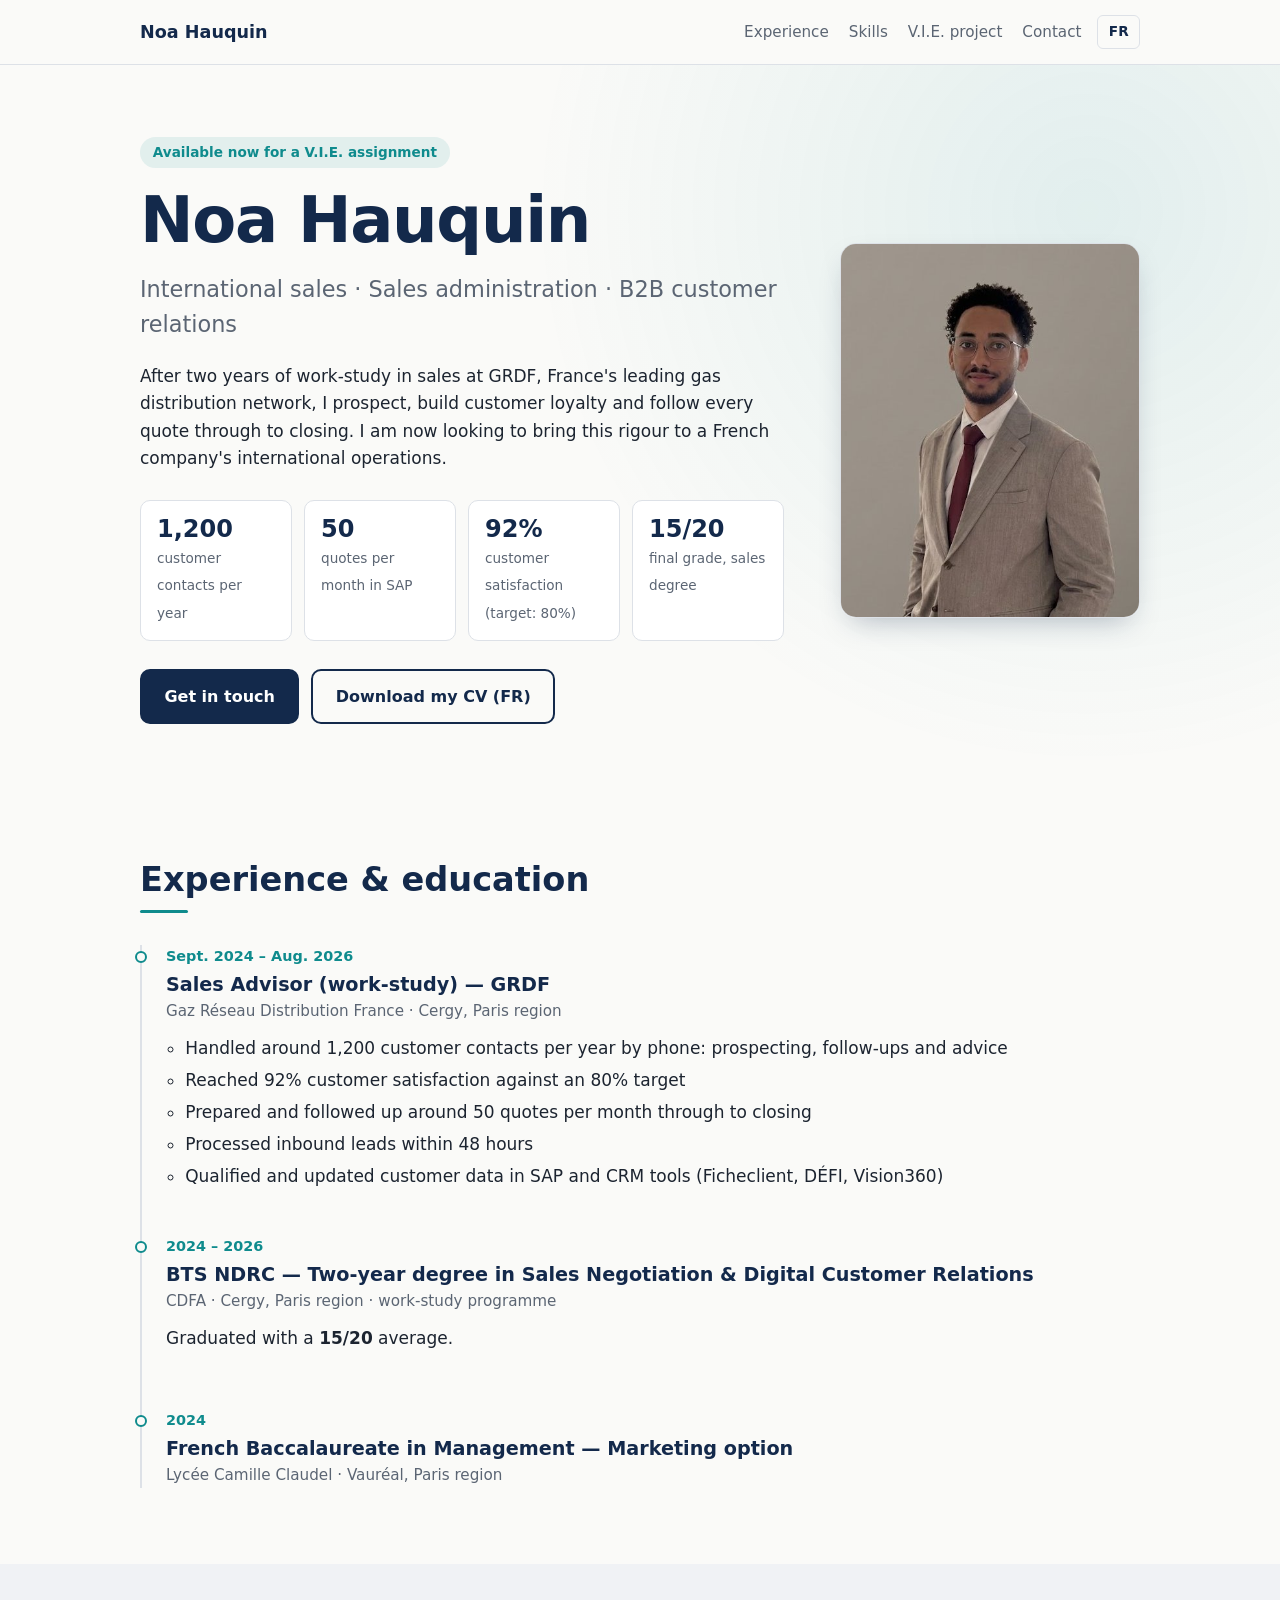
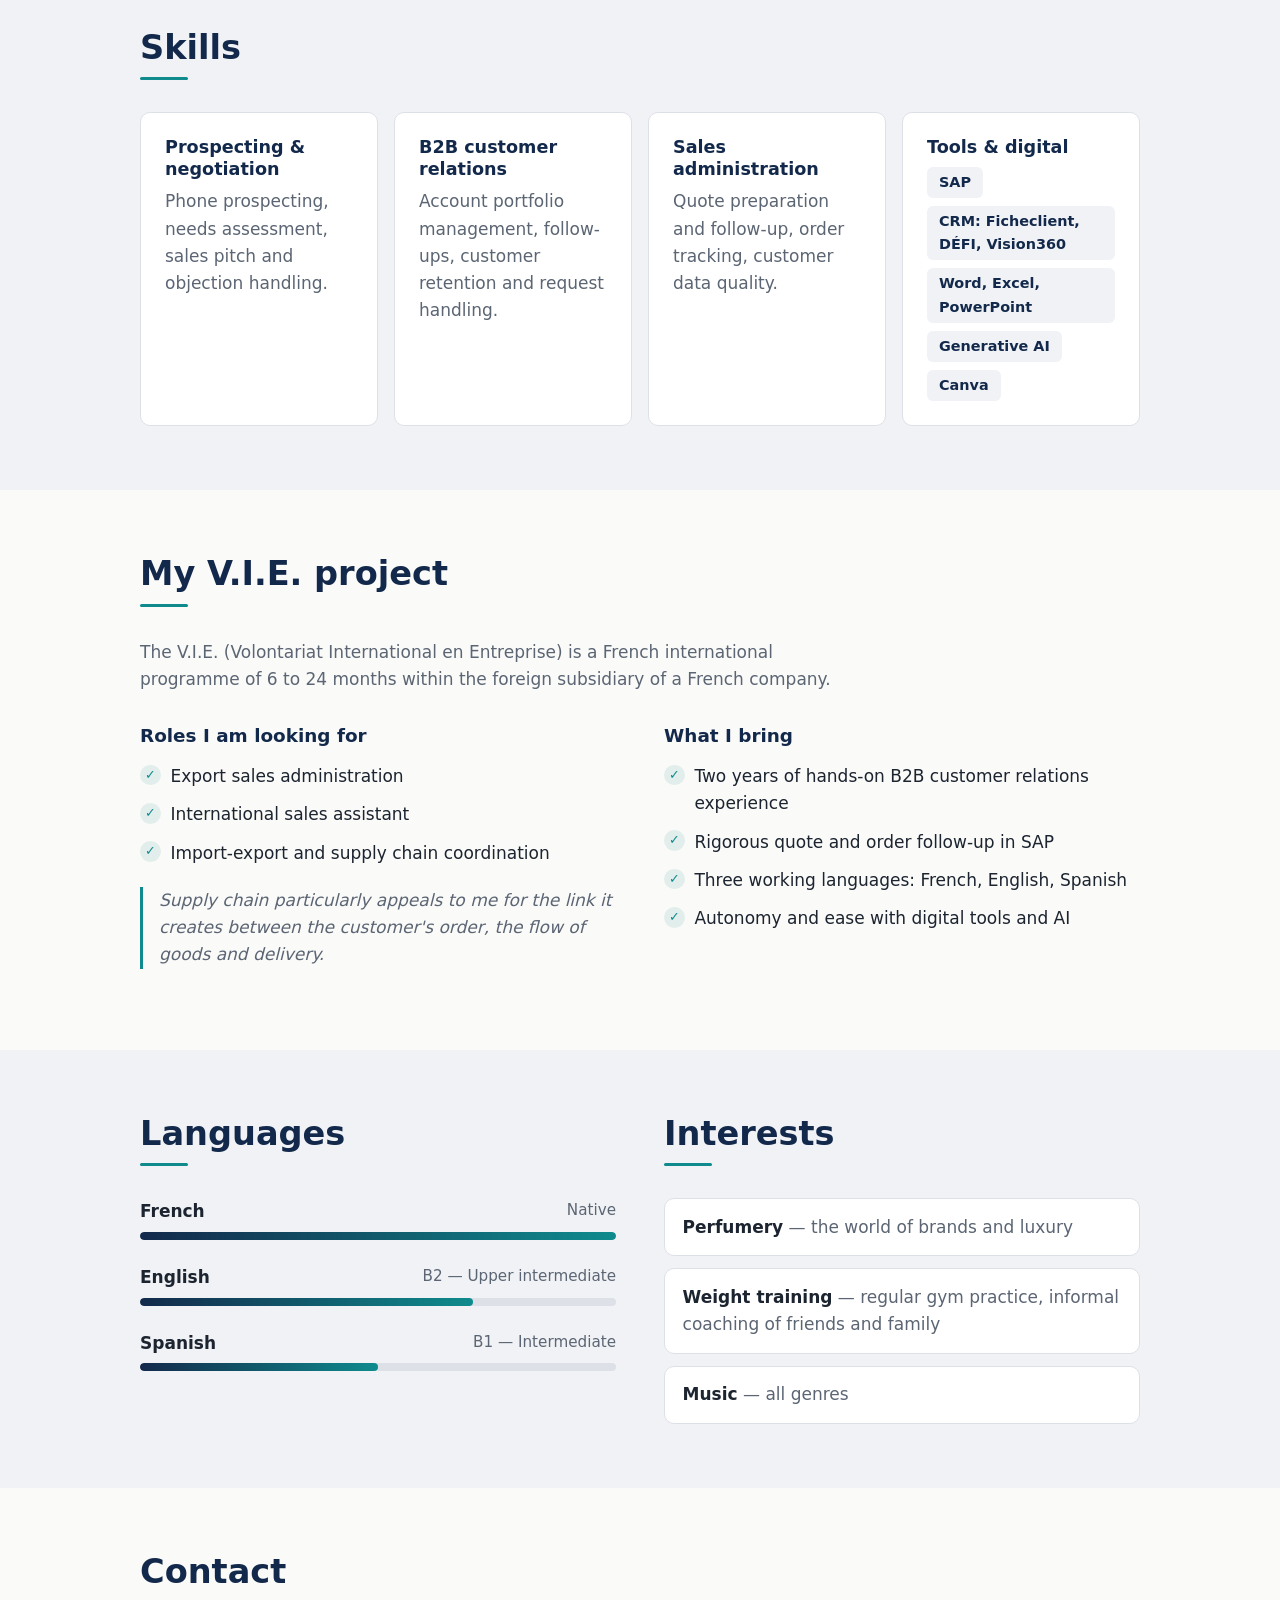
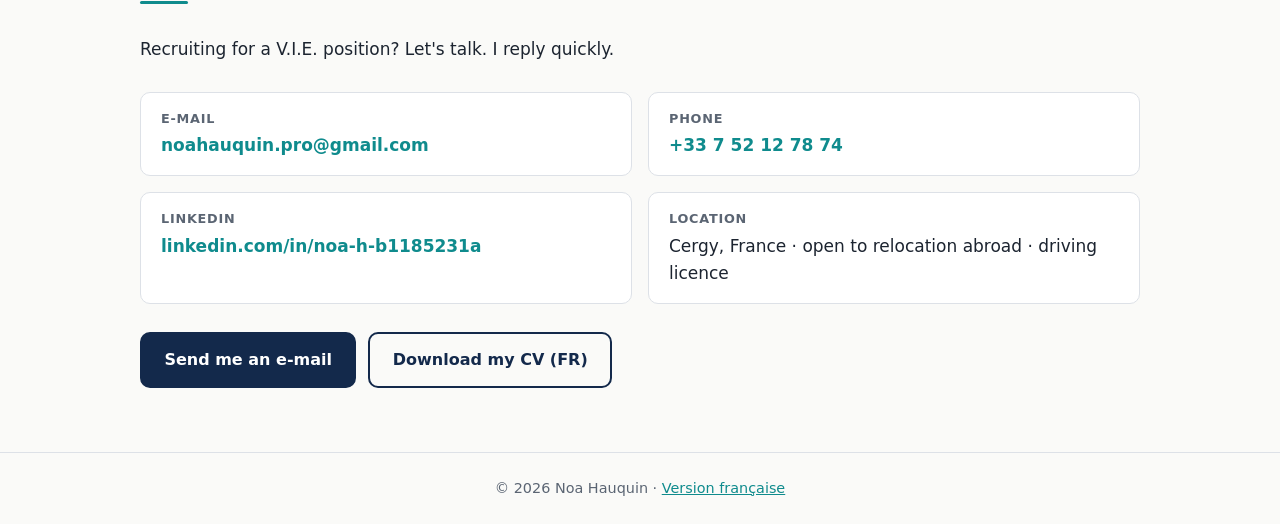
==== en.html @ b659814a "Enrichit le site : photo, version anglaise, projet V.I.E. et CV - Photo dans l'accroche, CV téléchar" ====
<!DOCTYPE html>
<html lang="en">
<head>
  <meta charset="UTF-8">
  <meta name="viewport" content="width=device-width, initial-scale=1">
  <title>Noa Hauquin — International Sales, Sales Administration &amp; B2B Customer Relations</title>
  <meta name="description" content="Noa Hauquin, French two-year degree in sales and customer relations (15/20) and two years of work-study at GRDF. Prospecting, B2B customer relations, quotes in SAP. Available now for a V.I.E. international internship.">
  <meta name="color-scheme" content="light dark">
  <link rel="icon" href="img/favicon.svg" type="image/svg+xml">
  <link rel="alternate" hreflang="fr" href="https://noa7-65.github.io/Mon-site/">
  <link rel="alternate" hreflang="en" href="https://noa7-65.github.io/Mon-site/en.html">

  <!-- Link preview (LinkedIn, WhatsApp, e-mail…) -->
  <meta property="og:type" content="profile">
  <meta property="og:locale" content="en_GB">
  <meta property="og:title" content="Noa Hauquin — V.I.E. candidate">
  <meta property="og:description" content="International sales, sales administration and B2B customer relations. Two years of work-study at GRDF. Available now.">
  <meta property="og:url" content="https://noa7-65.github.io/Mon-site/en.html">
  <meta property="og:image" content="https://noa7-65.github.io/Mon-site/img/apercu-partage.jpg">
  <meta property="og:image:width" content="1200">
  <meta property="og:image:height" content="630">
  <meta name="twitter:card" content="summary_large_image">

  <link rel="stylesheet" href="style.css">
</head>
<body>

  <!-- ===== Header and navigation ===== -->
  <header class="site-header">
    <div class="container header-inner">
      <a href="#home" class="logo">Noa Hauquin</a>
      <nav aria-label="Main navigation">
        <ul class="nav-list">
          <li><a href="#experience">Experience</a></li>
          <li><a href="#skills">Skills</a></li>
          <li><a href="#project">V.I.E. project</a></li>
          <li><a href="#contact">Contact</a></li>
        </ul>
      </nav>
      <a href="index.html" class="lang-switch" hreflang="fr" lang="fr" aria-label="Version française">FR</a>
    </div>
  </header>

  <main>

    <!-- ===== 1. Hero ===== -->
    <section id="home" class="hero">
      <div class="container hero-grid">
        <div class="hero-content">
          <p class="hero-tag">Available now for a V.I.E. assignment</p>
          <h1>Noa Hauquin</h1>
          <p class="hero-title">International sales · Sales administration · B2B customer relations</p>
          <p class="hero-text">
            After two years of work-study in sales at GRDF, France's leading gas
            distribution network, I prospect, build customer loyalty and follow every
            quote through to closing. I am now looking to bring this rigour to a
            French company's international operations.
          </p>
          <ul class="stats">
            <li><strong>1,200</strong><span>customer contacts per year</span></li>
            <li><strong>50</strong><span>quotes per month in SAP</span></li>
            <li><strong>92%</strong><span>customer satisfaction (target: 80%)</span></li>
            <li><strong>15/20</strong><span>final grade, sales degree</span></li>
          </ul>
          <div class="hero-actions">
            <a href="#contact" class="btn btn-primary">Get in touch</a>
            <a href="CV-Noa-Hauquin.pdf" class="btn btn-secondary" download>Download my CV (FR)</a>
          </div>
        </div>
        <img class="hero-photo" src="img/photo-noa-hauquin.jpg" width="460" height="575"
             alt="Portrait of Noa Hauquin in a suit">
      </div>
    </section>

    <!-- ===== 2. Experience ===== -->
    <section id="experience" class="section">
      <div class="container">
        <h2 class="section-title">Experience &amp; education</h2>

        <ol class="timeline">
          <li class="timeline-item">
            <span class="timeline-date">Sept. 2024 – Aug. 2026</span>
            <h3>Sales Advisor (work-study) — GRDF</h3>
            <p class="timeline-place">Gaz Réseau Distribution France · Cergy, Paris region</p>
            <ul class="timeline-list">
              <li>Handled around 1,200 customer contacts per year by phone: prospecting, follow-ups and advice</li>
              <li>Reached 92% customer satisfaction against an 80% target</li>
              <li>Prepared and followed up around 50 quotes per month through to closing</li>
              <li>Processed inbound leads within 48 hours</li>
              <li>Qualified and updated customer data in SAP and CRM tools (Ficheclient, DÉFI, Vision360)</li>
            </ul>
          </li>

          <li class="timeline-item">
            <span class="timeline-date">2024 – 2026</span>
            <h3>BTS NDRC — Two-year degree in Sales Negotiation &amp; Digital Customer Relations</h3>
            <p class="timeline-place">CDFA · Cergy, Paris region · work-study programme</p>
            <p>Graduated with a <strong>15/20</strong> average.</p>
          </li>

          <li class="timeline-item">
            <span class="timeline-date">2024</span>
            <h3>French Baccalaureate in Management — Marketing option</h3>
            <p class="timeline-place">Lycée Camille Claudel · Vauréal, Paris region</p>
          </li>
        </ol>
      </div>
    </section>

    <!-- ===== 3. Skills ===== -->
    <section id="skills" class="section section-alt">
      <div class="container">
        <h2 class="section-title">Skills</h2>

        <div class="cards">
          <article class="card">
            <h3>Prospecting &amp; negotiation</h3>
            <p>Phone prospecting, needs assessment, sales pitch and objection handling.</p>
          </article>
          <article class="card">
            <h3>B2B customer relations</h3>
            <p>Account portfolio management, follow-ups, customer retention and request handling.</p>
          </article>
          <article class="card">
            <h3>Sales administration</h3>
            <p>Quote preparation and follow-up, order tracking, customer data quality.</p>
          </article>
          <article class="card">
            <h3>Tools &amp; digital</h3>
            <ul class="tags">
              <li>SAP</li>
              <li>CRM: Ficheclient, DÉFI, Vision360</li>
              <li>Word, Excel, PowerPoint</li>
              <li>Generative AI</li>
              <li>Canva</li>
            </ul>
          </article>
        </div>
      </div>
    </section>

    <!-- ===== 4. V.I.E. project ===== -->
    <section id="project" class="section">
      <div class="container">
        <h2 class="section-title">My V.I.E. project</h2>
        <p class="project-intro">
          The V.I.E. (Volontariat International en Entreprise) is a French international
          programme of 6 to 24 months within the foreign subsidiary of a French company.
        </p>

        <div class="project-grid">
          <div>
            <h3>Roles I am looking for</h3>
            <ul class="check-list">
              <li>Export sales administration</li>
              <li>International sales assistant</li>
              <li>Import-export and supply chain coordination</li>
            </ul>
            <p class="project-note">
              Supply chain particularly appeals to me for the link it creates between
              the customer's order, the flow of goods and delivery.
            </p>
          </div>
          <div>
            <h3>What I bring</h3>
            <ul class="check-list">
              <li>Two years of hands-on B2B customer relations experience</li>
              <li>Rigorous quote and order follow-up in SAP</li>
              <li>Three working languages: French, English, Spanish</li>
              <li>Autonomy and ease with digital tools and AI</li>
            </ul>
          </div>
        </div>
      </div>
    </section>

    <!-- ===== 5. Languages & interests ===== -->
    <section id="languages" class="section section-alt">
      <div class="container two-cols">
        <div>
          <h2 class="section-title">Languages</h2>
          <ul class="languages">
            <li class="language">
              <div class="language-head">
                <span class="language-name">French</span>
                <span class="language-level">Native</span>
              </div>
              <div class="bar" role="img" aria-label="French: native"><span style="--level: 100%"></span></div>
            </li>
            <li class="language">
              <div class="language-head">
                <span class="language-name">English</span>
                <span class="language-level">B2 — Upper intermediate</span>
              </div>
              <div class="bar" role="img" aria-label="English: B2 level"><span style="--level: 70%"></span></div>
            </li>
            <li class="language">
              <div class="language-head">
                <span class="language-name">Spanish</span>
                <span class="language-level">B1 — Intermediate</span>
              </div>
              <div class="bar" role="img" aria-label="Spanish: B1 level"><span style="--level: 50%"></span></div>
            </li>
          </ul>
        </div>

        <div>
          <h2 class="section-title">Interests</h2>
          <ul class="interests">
            <li><strong>Perfumery</strong> — the world of brands and luxury</li>
            <li><strong>Weight training</strong> — regular gym practice, informal coaching of friends and family</li>
            <li><strong>Music</strong> — all genres</li>
          </ul>
        </div>
      </div>
    </section>

    <!-- ===== 6. Contact ===== -->
    <section id="contact" class="section">
      <div class="container">
        <h2 class="section-title">Contact</h2>
        <p class="contact-intro">
          Recruiting for a V.I.E. position? Let's talk. I reply quickly.
        </p>

        <ul class="contact-list">
          <li>
            <span class="contact-label">E-mail</span>
            <a href="mailto:noahauquin.pro@gmail.com">noahauquin.pro@gmail.com</a>
          </li>
          <li>
            <span class="contact-label">Phone</span>
            <a href="tel:+33752127874">+33 7 52 12 78 74</a>
          </li>
          <li>
            <span class="contact-label">LinkedIn</span>
            <a href="https://www.linkedin.com/in/noa-h-b1185231a" target="_blank" rel="noopener">linkedin.com/in/noa-h-b1185231a</a>
          </li>
          <li>
            <span class="contact-label">Location</span>
            <span>Cergy, France · open to relocation abroad · driving licence</span>
          </li>
        </ul>

        <div class="hero-actions">
          <a href="mailto:noahauquin.pro@gmail.com?subject=V.I.E.%20%E2%80%94%20Noa%20Hauquin" class="btn btn-primary">Send me an e-mail</a>
          <a href="CV-Noa-Hauquin.pdf" class="btn btn-secondary" download>Download my CV (FR)</a>
        </div>
      </div>
    </section>

  </main>

  <footer class="site-footer">
    <div class="container">
      <p>© 2026 Noa Hauquin · <a href="index.html" hreflang="fr">Version française</a></p>
    </div>
  </footer>

</body>
</html>
---- style.css ----
/* =========================================================
   Variables : modifie ici les couleurs et espacements
   ========================================================= */
:root {
  --color-bg: #fafaf8;
  --color-bg-alt: #f0f2f5;
  --color-surface: #ffffff;       /* fond des cartes */
  --color-text: #1c2430;
  --color-muted: #5b6573;
  --color-heading: #13294b;       /* titres */
  --color-primary: #13294b;       /* bleu marine : boutons */
  --color-primary-hover: #0c1b33;
  --color-on-primary: #ffffff;    /* texte sur les boutons */
  --color-accent: #0f8b8d;        /* turquoise */
  --color-accent-soft: rgba(15, 139, 141, 0.1);
  --color-border: #dde1e7;
  --color-header-bg: rgba(250, 250, 248, 0.92);

  --radius: 10px;
  --max-width: 1040px;
  --header-height: 64px;
  --font: system-ui, -apple-system, "Segoe UI", Roboto, "Helvetica Neue", Arial, sans-serif;
}

/* Mode sombre : suit automatiquement le réglage de l'appareil */
@media (prefers-color-scheme: dark) {
  :root {
    --color-bg: #0f141b;
    --color-bg-alt: #151c26;
    --color-surface: #1a2330;
    --color-text: #e3e8ef;
    --color-muted: #9aa6b6;
    --color-heading: #f1f4f8;
    --color-primary: #e3e8ef;
    --color-primary-hover: #ffffff;
    --color-on-primary: #0f141b;
    --color-accent: #3cc3c5;
    --color-accent-soft: rgba(60, 195, 197, 0.14);
    --color-border: #2a3443;
    --color-header-bg: rgba(15, 20, 27, 0.9);
  }
}

/* =========================================================
   Base
   ========================================================= */
*,
*::before,
*::after {
  box-sizing: border-box;
}

html {
  scroll-behavior: smooth;
  scroll-padding-top: var(--header-height); /* le titre de section n'est pas caché sous l'en-tête */
}

body {
  margin: 0;
  font-family: var(--font);
  font-size: 1.0625rem; /* 17px */
  line-height: 1.6;
  color: var(--color-text);
  background: var(--color-bg);
  -webkit-font-smoothing: antialiased;
}

h1, h2, h3 {
  line-height: 1.2;
  color: var(--color-heading);
  margin: 0 0 0.5em;
}

p {
  margin: 0 0 1em;
}

a {
  color: var(--color-accent);
}

img {
  max-width: 100%;
  height: auto;
}

a:focus-visible,
.btn:focus-visible {
  outline: 3px solid var(--color-accent);
  outline-offset: 3px;
}

.container {
  width: 100%;
  max-width: var(--max-width);
  margin: 0 auto;
  padding: 0 1.25rem;
}

/* =========================================================
   En-tête
   ========================================================= */
.site-header {
  position: sticky;
  top: 0;
  z-index: 10;
  background: var(--color-header-bg);
  backdrop-filter: blur(8px);
  border-bottom: 1px solid var(--color-border);
}

.header-inner {
  display: flex;
  align-items: center;
  gap: 1rem;
  min-height: var(--header-height);
}

.logo {
  margin-right: auto;
  font-weight: 700;
  font-size: 1.1rem;
  color: var(--color-heading);
  text-decoration: none;
  white-space: nowrap;
}

.nav-list {
  display: flex;
  gap: 1.25rem;
  margin: 0;
  padding: 0;
  list-style: none;
}

.nav-list a {
  color: var(--color-muted);
  text-decoration: none;
  font-size: 0.95rem;
  white-space: nowrap;
}

.nav-list a:hover {
  color: var(--color-heading);
}

.lang-switch {
  padding: 0.3rem 0.65rem;
  font-size: 0.85rem;
  font-weight: 700;
  color: var(--color-heading);
  text-decoration: none;
  border: 1.5px solid var(--color-border);
  border-radius: 6px;
}

.lang-switch:hover {
  border-color: var(--color-accent);
  color: var(--color-accent);
}

/* Sur mobile : on garde le nom et le choix de langue, le menu est masqué (la page se lit en défilant) */
@media (max-width: 760px) {
  .nav-list {
    display: none;
  }
}

/* =========================================================
   Accroche
   ========================================================= */
.hero {
  padding: 3rem 0 4rem;
  background:
    radial-gradient(circle at 85% 20%, var(--color-accent-soft), transparent 45%),
    var(--color-bg);
}

.hero-grid {
  display: flex;
  flex-direction: column-reverse; /* sur mobile, la photo passe au-dessus du texte */
  gap: 1.75rem;
}

.hero-photo {
  width: 150px;
  aspect-ratio: 4 / 5;
  object-fit: cover;
  border-radius: 16px;
  border: 1px solid var(--color-border);
  box-shadow: 0 12px 30px -12px rgba(19, 41, 75, 0.35);
}

@media (min-width: 860px) {
  .hero {
    padding: 4.5rem 0;
  }
  .hero-grid {
    flex-direction: row;
    align-items: center;
    gap: 3.5rem;
  }
  .hero-content {
    flex: 1;
  }
  .hero-photo {
    width: 300px;
    flex-shrink: 0;
  }
}

.hero-tag {
  display: inline-block;
  padding: 0.3rem 0.8rem;
  font-size: 0.85rem;
  font-weight: 600;
  color: var(--color-accent);
  background: var(--color-accent-soft);
  border-radius: 999px;
}

.hero h1 {
  font-size: clamp(2.4rem, 8vw, 4rem);
  letter-spacing: -0.02em;
  margin-bottom: 0.2em;
}

.hero-title {
  font-size: clamp(1.1rem, 3.2vw, 1.4rem);
  color: var(--color-muted);
  margin-bottom: 1.25rem;
}

.hero-text {
  max-width: 62ch;
}

.stats {
  display: grid;
  grid-template-columns: repeat(2, 1fr);
  gap: 0.75rem;
  max-width: 720px;
  margin: 1.75rem 0 0;
  padding: 0;
  list-style: none;
}

.stats li {
  padding: 0.9rem 1rem;
  background: var(--color-surface);
  border: 1px solid var(--color-border);
  border-radius: var(--radius);
}

.stats strong {
  display: block;
  font-size: 1.5rem;
  line-height: 1.2;
  color: var(--color-heading);
}

.stats span {
  font-size: 0.85rem;
  color: var(--color-muted);
}

@media (min-width: 700px) {
  .stats {
    grid-template-columns: repeat(4, 1fr);
  }
}

.hero-actions {
  display: flex;
  flex-wrap: wrap;
  gap: 0.75rem;
  margin-top: 1.75rem;
}

/* =========================================================
   Boutons
   ========================================================= */
.btn {
  display: inline-block;
  padding: 0.8rem 1.4rem;
  font-weight: 600;
  font-size: 1rem;
  text-decoration: none;
  border-radius: var(--radius);
  border: 2px solid var(--color-primary);
  transition: background-color 0.2s, color 0.2s;
}

.btn-primary {
  background: var(--color-primary);
  color: var(--color-on-primary);
}

.btn-primary:hover {
  background: var(--color-primary-hover);
}

.btn-secondary {
  background: transparent;
  color: var(--color-primary);
}

.btn-secondary:hover {
  background: var(--color-primary);
  color: var(--color-on-primary);
}

/* =========================================================
   Sections communes
   ========================================================= */
.section {
  padding: 4rem 0;
}

.section-alt {
  background: var(--color-bg-alt);
}

.section-title {
  font-size: clamp(1.6rem, 5vw, 2.1rem);
  margin-bottom: 2rem;
}

.section-title::after {
  content: "";
  display: block;
  width: 48px;
  height: 3px;
  margin-top: 0.6rem;
  background: var(--color-accent);
  border-radius: 2px;
}

/* Deux colonnes sur grand écran (langues / centres d'intérêt) */
.two-cols {
  display: grid;
  gap: 3rem;
}

@media (min-width: 860px) {
  .two-cols {
    grid-template-columns: 1fr 1fr;
  }
}

/* =========================================================
   Parcours (frise)
   ========================================================= */
.timeline {
  margin: 0;
  padding: 0 0 0 1.5rem;
  list-style: none;
  border-left: 2px solid var(--color-border);
}

.timeline-item {
  position: relative;
  padding-bottom: 2.5rem;
}

.timeline-item:last-child {
  padding-bottom: 0;
}

.timeline-item::before {
  content: "";
  position: absolute;
  left: calc(-1.5rem - 7px);
  top: 0.35rem;
  width: 12px;
  height: 12px;
  background: var(--color-bg);
  border: 2px solid var(--color-accent);
  border-radius: 50%;
}

.timeline-date {
  display: block;
  font-size: 0.9rem;
  font-weight: 600;
  color: var(--color-accent);
  margin-bottom: 0.3rem;
}

.timeline-item h3 {
  font-size: 1.2rem;
  margin-bottom: 0.15em;
}

.timeline-place {
  color: var(--color-muted);
  font-size: 0.95rem;
  margin-bottom: 0.75rem;
}

.timeline-list {
  margin: 0;
  padding-left: 1.2rem;
}

.timeline-list li {
  margin-bottom: 0.3rem;
}

/* =========================================================
   Compétences (cartes)
   ========================================================= */
.cards {
  display: grid;
  grid-template-columns: 1fr;
  gap: 1rem;
}

.card {
  padding: 1.5rem;
  background: var(--color-surface);
  border: 1px solid var(--color-border);
  border-radius: var(--radius);
}

.card h3 {
  font-size: 1.1rem;
}

.card p {
  margin: 0;
  color: var(--color-muted);
}

.tags {
  display: flex;
  flex-wrap: wrap;
  gap: 0.5rem;
  margin: 0;
  padding: 0;
  list-style: none;
}

.tags li {
  padding: 0.25rem 0.75rem;
  font-size: 0.9rem;
  font-weight: 600;
  color: var(--color-heading);
  background: var(--color-bg-alt);
  border-radius: 6px;
}

@media (min-width: 700px) {
  .cards {
    grid-template-columns: repeat(2, 1fr);
  }
}

@media (min-width: 1000px) {
  .cards {
    grid-template-columns: repeat(4, 1fr);
  }
}

/* =========================================================
   Projet V.I.E.
   ========================================================= */
.project-intro {
  max-width: 65ch;
  color: var(--color-muted);
  margin-bottom: 2rem;
}

.project-grid {
  display: grid;
  gap: 2rem;
}

.project-grid h3 {
  font-size: 1.15rem;
  margin-bottom: 1rem;
}

@media (min-width: 760px) {
  .project-grid {
    grid-template-columns: 1fr 1fr;
    gap: 3rem;
  }
}

.check-list {
  margin: 0;
  padding: 0;
  list-style: none;
}

.check-list li {
  position: relative;
  padding-left: 1.9rem;
  margin-bottom: 0.7rem;
}

.check-list li::before {
  content: "✓";
  position: absolute;
  left: 0;
  top: 0.1rem;
  width: 1.3rem;
  height: 1.3rem;
  font-size: 0.8rem;
  font-weight: 700;
  line-height: 1.3rem;
  text-align: center;
  color: var(--color-accent);
  background: var(--color-accent-soft);
  border-radius: 50%;
}

.project-note {
  margin-top: 1.25rem;
  padding-left: 1rem;
  font-style: italic;
  color: var(--color-muted);
  border-left: 3px solid var(--color-accent);
}

/* =========================================================
   Langues (barres de niveau)
   ========================================================= */
.languages {
  display: grid;
  gap: 1.5rem;
  max-width: 640px;
  margin: 0;
  padding: 0;
  list-style: none;
}

.language-head {
  display: flex;
  justify-content: space-between;
  flex-wrap: wrap;
  gap: 0.25rem 1rem;
  margin-bottom: 0.4rem;
}

.language-name {
  font-weight: 600;
}

.language-level {
  color: var(--color-muted);
  font-size: 0.95rem;
}

.bar {
  height: 8px;
  background: var(--color-border);
  border-radius: 999px;
  overflow: hidden;
}

.bar span {
  display: block;
  width: var(--level);
  height: 100%;
  background: linear-gradient(90deg, #13294b, var(--color-accent));
  border-radius: 999px;
}

/* =========================================================
   Centres d'intérêt
   ========================================================= */
.interests {
  display: grid;
  gap: 0.75rem;
  margin: 0;
  padding: 0;
  list-style: none;
}

.interests li {
  padding: 0.9rem 1.1rem;
  color: var(--color-muted);
  background: var(--color-surface);
  border: 1px solid var(--color-border);
  border-radius: var(--radius);
}

.interests strong {
  color: var(--color-text);
}

/* =========================================================
   Contact
   ========================================================= */
.contact-intro {
  max-width: 60ch;
  margin-bottom: 1.75rem;
}

.contact-list {
  display: grid;
  grid-template-columns: 1fr;
  gap: 1rem;
  margin: 0;
  padding: 0;
  list-style: none;
}

.contact-list li {
  padding: 1rem 1.25rem;
  background: var(--color-surface);
  border: 1px solid var(--color-border);
  border-radius: var(--radius);
  overflow-wrap: anywhere; /* les longues adresses ne débordent pas sur mobile */
}

.contact-label {
  display: block;
  font-size: 0.8rem;
  font-weight: 600;
  text-transform: uppercase;
  letter-spacing: 0.06em;
  color: var(--color-muted);
  margin-bottom: 0.2rem;
}

.contact-list a {
  font-weight: 600;
  text-decoration: none;
}

.contact-list a:hover {
  text-decoration: underline;
}

@media (min-width: 700px) {
  .contact-list {
    grid-template-columns: repeat(2, 1fr);
  }
}

/* =========================================================
   Pied de page
   ========================================================= */
.site-footer {
  padding: 1.5rem 0;
  font-size: 0.9rem;
  color: var(--color-muted);
  text-align: center;
  border-top: 1px solid var(--color-border);
}

.site-footer p {
  margin: 0;
}

/* Respecte le réglage « réduire les animations » du système */
@media (prefers-reduced-motion: reduce) {
  html {
    scroll-behavior: auto;
  }
  .btn {
    transition: none;
  }
}

/* =========================================================
   Impression / enregistrement en PDF : rendu façon CV
   ========================================================= */
@media print {
  :root {
    --color-bg: #ffffff;
    --color-bg-alt: #ffffff;
    --color-surface: #ffffff;
    --color-text: #1c2430;
    --color-muted: #4a5462;
    --color-heading: #13294b;
    --color-accent: #0f8b8d;
    --color-accent-soft: rgba(15, 139, 141, 0.1);
    --color-border: #dde1e7;
  }

  @page {
    margin: 1.5cm;
  }

  body {
    font-size: 10.5pt;
    -webkit-print-color-adjust: exact;
    print-color-adjust: exact;
  }

  .site-header,
  .site-footer,
  .hero-actions,
  .hero-tag {
    display: none;
  }

  .hero,
  .section {
    padding: 0 0 1.2rem;
    background: none;
  }

  .hero-grid {
    flex-direction: row;
    align-items: center;
    gap: 1.5rem;
  }

  .hero-content {
    flex: 1;
  }

  .hero-photo {
    width: 110px;
    box-shadow: none;
  }

  .hero h1 {
    font-size: 26pt;
  }

  .stats {
    grid-template-columns: repeat(4, 1fr);
  }

  .section-title {
    font-size: 15pt;
    margin-bottom: 0.8rem;
  }

  .cards {
    grid-template-columns: repeat(2, 1fr);
  }

  .two-cols,
  .project-grid,
  .contact-list {
    grid-template-columns: 1fr 1fr;
    gap: 1.5rem;
  }

  .card,
  .stats li,
  .timeline-item,
  .contact-list li,
  .interests li {
    break-inside: avoid;
  }

  .section-title {
    break-after: avoid;
  }
}
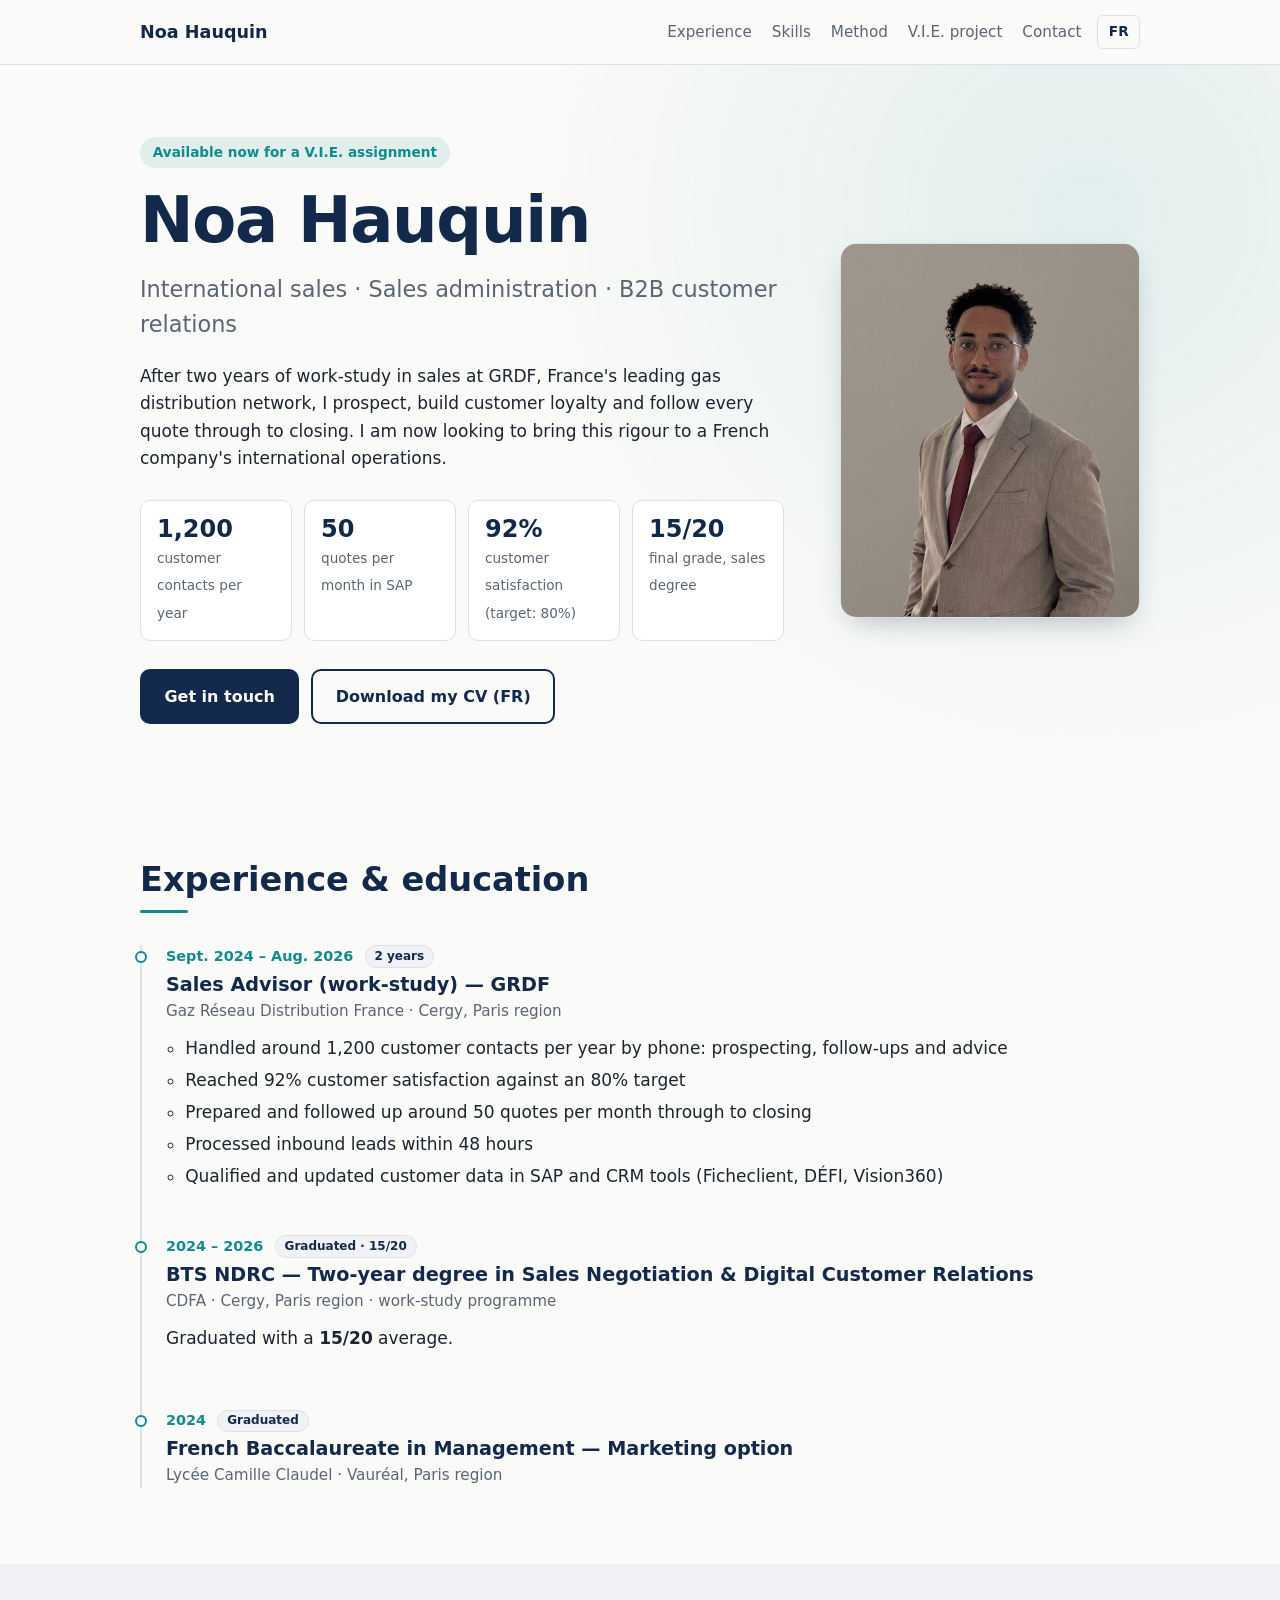
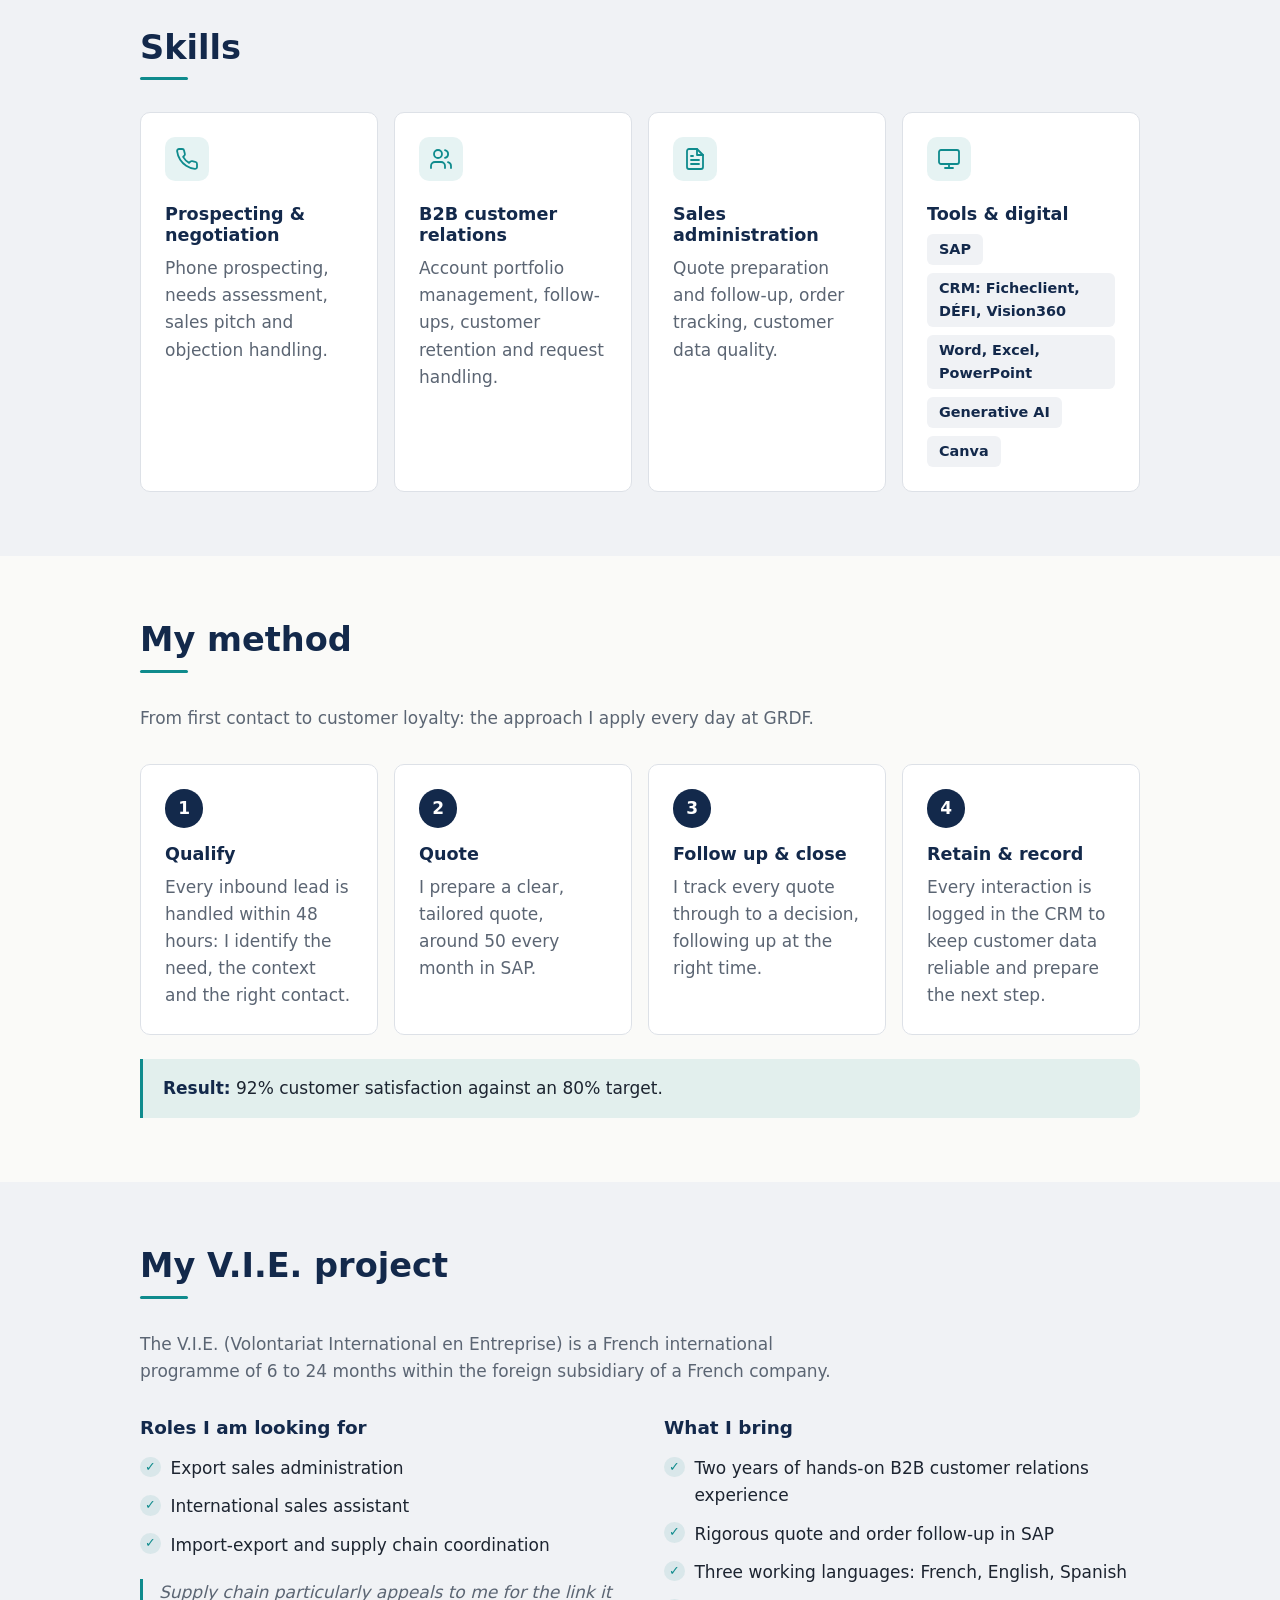
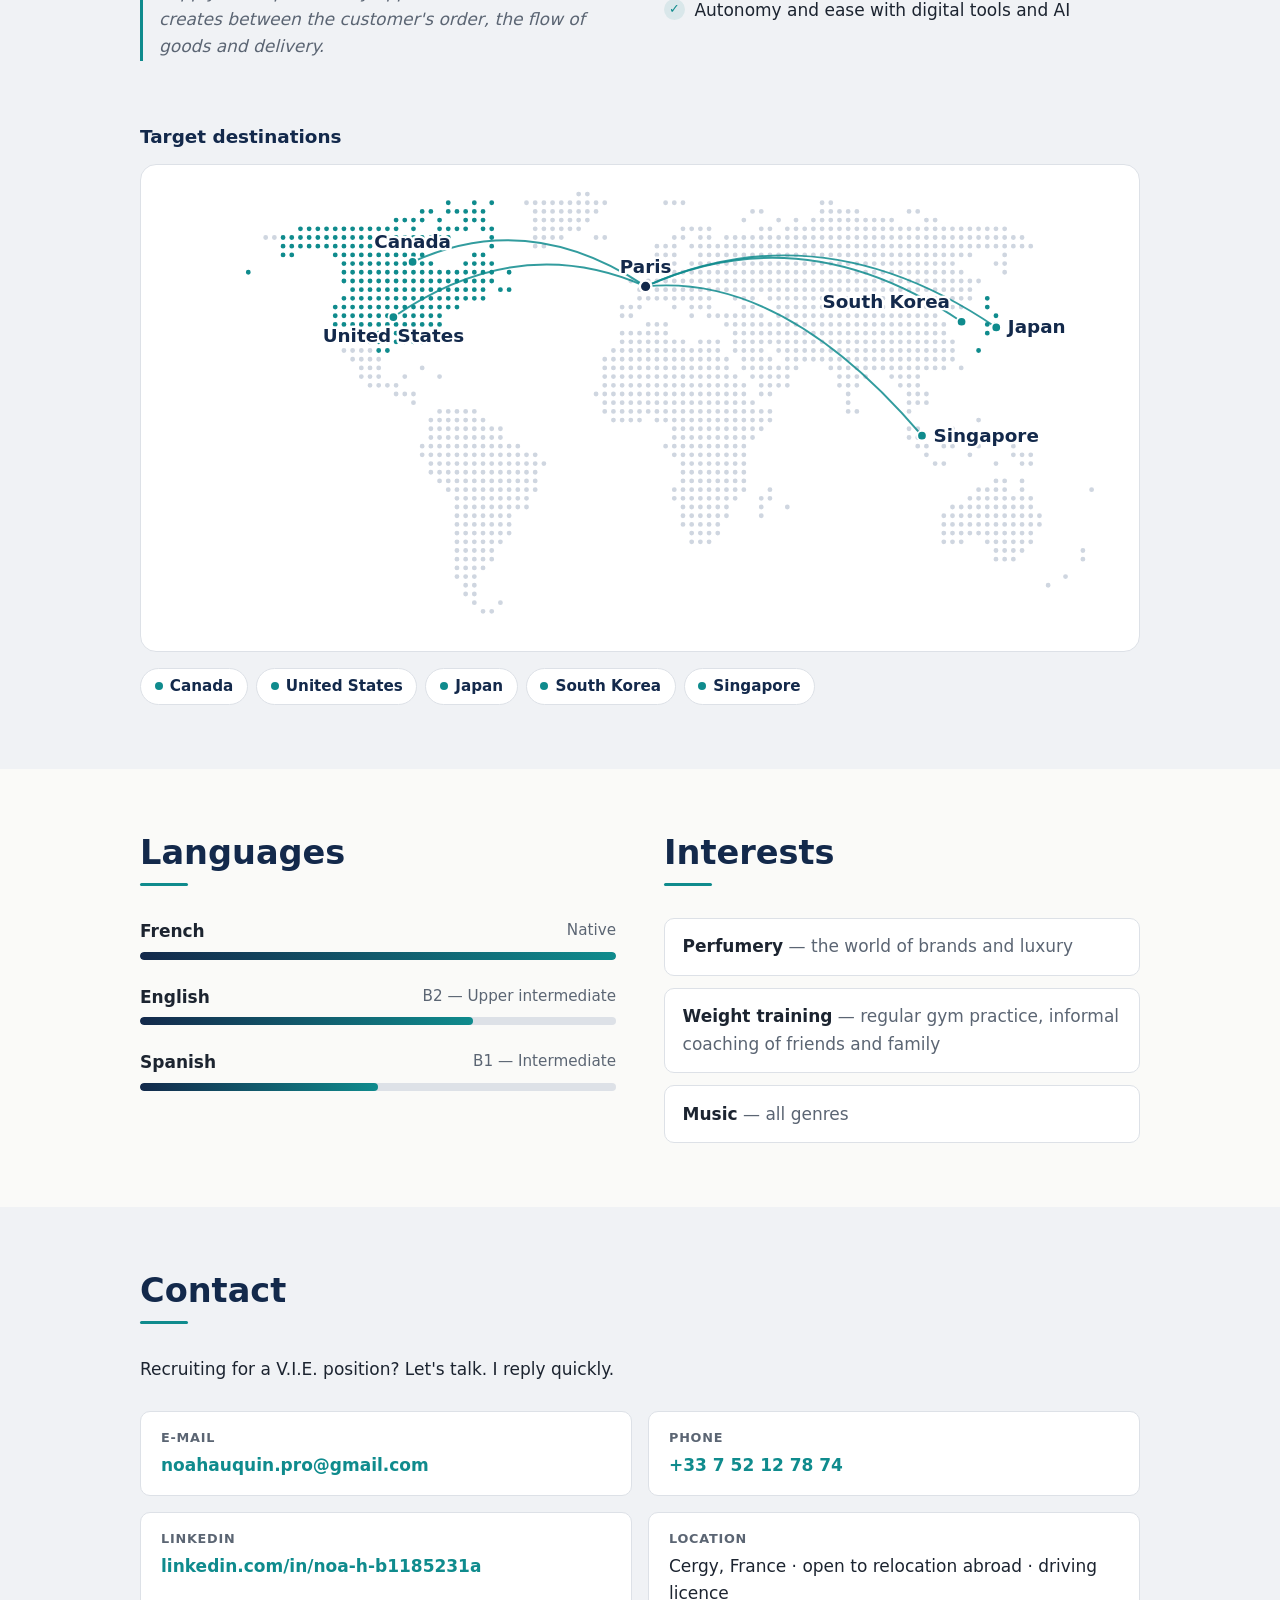
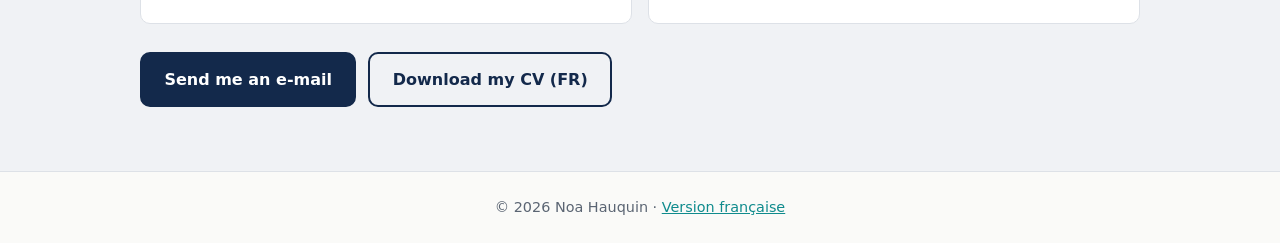
==== commit 02025bcc: "Ajoute visuels, effets et section méthode - Carte du monde des destinations V.I.E. (Canada, États-Un" ====
--- a/en.html
+++ b/en.html
@@ -22,6 +22,8 @@
   <meta name="twitter:card" content="summary_large_image">
 
   <link rel="stylesheet" href="style.css">
+  <script>document.documentElement.classList.add('js');</script>
+  <script src="main.js" defer></script>
 </head>
 <body>
 
@@ -33,6 +35,7 @@
         <ul class="nav-list">
           <li><a href="#experience">Experience</a></li>
           <li><a href="#skills">Skills</a></li>
+          <li><a href="#method">Method</a></li>
           <li><a href="#project">V.I.E. project</a></li>
           <li><a href="#contact">Contact</a></li>
         </ul>
@@ -57,10 +60,10 @@
             French company's international operations.
           </p>
           <ul class="stats">
-            <li><strong>1,200</strong><span>customer contacts per year</span></li>
-            <li><strong>50</strong><span>quotes per month in SAP</span></li>
-            <li><strong>92%</strong><span>customer satisfaction (target: 80%)</span></li>
-            <li><strong>15/20</strong><span>final grade, sales degree</span></li>
+            <li><strong data-count="1200">1,200</strong><span>customer contacts per year</span></li>
+            <li><strong data-count="50">50</strong><span>quotes per month in SAP</span></li>
+            <li><strong data-count="92" data-suffix="%">92%</strong><span>customer satisfaction (target: 80%)</span></li>
+            <li><strong data-count="15" data-suffix="/20">15/20</strong><span>final grade, sales degree</span></li>
           </ul>
           <div class="hero-actions">
             <a href="#contact" class="btn btn-primary">Get in touch</a>
@@ -79,7 +82,7 @@
 
         <ol class="timeline">
           <li class="timeline-item">
-            <span class="timeline-date">Sept. 2024 – Aug. 2026</span>
+            <span class="timeline-date">Sept. 2024 – Aug. 2026 <span class="timeline-badge">2 years</span></span>
             <h3>Sales Advisor (work-study) — GRDF</h3>
             <p class="timeline-place">Gaz Réseau Distribution France · Cergy, Paris region</p>
             <ul class="timeline-list">
@@ -92,14 +95,14 @@
           </li>
 
           <li class="timeline-item">
-            <span class="timeline-date">2024 – 2026</span>
+            <span class="timeline-date">2024 – 2026 <span class="timeline-badge">Graduated · 15/20</span></span>
             <h3>BTS NDRC — Two-year degree in Sales Negotiation &amp; Digital Customer Relations</h3>
             <p class="timeline-place">CDFA · Cergy, Paris region · work-study programme</p>
             <p>Graduated with a <strong>15/20</strong> average.</p>
           </li>
 
           <li class="timeline-item">
-            <span class="timeline-date">2024</span>
+            <span class="timeline-date">2024 <span class="timeline-badge">Graduated</span></span>
             <h3>French Baccalaureate in Management — Marketing option</h3>
             <p class="timeline-place">Lycée Camille Claudel · Vauréal, Paris region</p>
           </li>
@@ -114,18 +117,22 @@
 
         <div class="cards">
           <article class="card">
+            <svg class="card-icon" viewBox="0 0 24 24" aria-hidden="true"><path d="M22 16.9v3a2 2 0 0 1-2.2 2 19.8 19.8 0 0 1-8.6-3.1 19.5 19.5 0 0 1-6-6A19.8 19.8 0 0 1 2.1 4.2 2 2 0 0 1 4.1 2h3a2 2 0 0 1 2 1.7c.1 1 .4 1.9.7 2.8a2 2 0 0 1-.5 2.1L8.1 9.9a16 16 0 0 0 6 6l1.3-1.3a2 2 0 0 1 2.1-.4c.9.3 1.8.6 2.8.7a2 2 0 0 1 1.7 2z"/></svg>
             <h3>Prospecting &amp; negotiation</h3>
             <p>Phone prospecting, needs assessment, sales pitch and objection handling.</p>
           </article>
           <article class="card">
+            <svg class="card-icon" viewBox="0 0 24 24" aria-hidden="true"><path d="M16 21v-2a4 4 0 0 0-4-4H6a4 4 0 0 0-4 4v2"/><circle cx="9" cy="7" r="4"/><path d="M22 21v-2a4 4 0 0 0-3-3.9"/><path d="M16 3.1a4 4 0 0 1 0 7.8"/></svg>
             <h3>B2B customer relations</h3>
             <p>Account portfolio management, follow-ups, customer retention and request handling.</p>
           </article>
           <article class="card">
+            <svg class="card-icon" viewBox="0 0 24 24" aria-hidden="true"><path d="M14 2H6a2 2 0 0 0-2 2v16a2 2 0 0 0 2 2h12a2 2 0 0 0 2-2V8z"/><path d="M14 2v6h6"/><path d="M16 13H8"/><path d="M16 17H8"/><path d="M10 9H8"/></svg>
             <h3>Sales administration</h3>
             <p>Quote preparation and follow-up, order tracking, customer data quality.</p>
           </article>
           <article class="card">
+            <svg class="card-icon" viewBox="0 0 24 24" aria-hidden="true"><rect x="2" y="3" width="20" height="14" rx="2"/><path d="M8 21h8"/><path d="M12 17v4"/></svg>
             <h3>Tools &amp; digital</h3>
             <ul class="tags">
               <li>SAP</li>
@@ -139,8 +146,45 @@
       </div>
     </section>
 
-    <!-- ===== 4. V.I.E. project ===== -->
-    <section id="project" class="section">
+    <!-- ===== 4. Method ===== -->
+    <section id="method" class="section">
+      <div class="container">
+        <h2 class="section-title">My method</h2>
+        <p class="section-intro">
+          From first contact to customer loyalty: the approach I apply every day at GRDF.
+        </p>
+
+        <ol class="steps">
+          <li class="step">
+            <span class="step-number" aria-hidden="true">1</span>
+            <h3>Qualify</h3>
+            <p>Every inbound lead is handled within 48 hours: I identify the need, the context and the right contact.</p>
+          </li>
+          <li class="step">
+            <span class="step-number" aria-hidden="true">2</span>
+            <h3>Quote</h3>
+            <p>I prepare a clear, tailored quote, around 50 every month in SAP.</p>
+          </li>
+          <li class="step">
+            <span class="step-number" aria-hidden="true">3</span>
+            <h3>Follow up &amp; close</h3>
+            <p>I track every quote through to a decision, following up at the right time.</p>
+          </li>
+          <li class="step">
+            <span class="step-number" aria-hidden="true">4</span>
+            <h3>Retain &amp; record</h3>
+            <p>Every interaction is logged in the CRM to keep customer data reliable and prepare the next step.</p>
+          </li>
+        </ol>
+
+        <p class="steps-result">
+          <strong>Result:</strong> 92% customer satisfaction against an 80% target.
+        </p>
+      </div>
+    </section>
+
+    <!-- ===== 5. V.I.E. project ===== -->
+    <section id="project" class="section section-alt">
       <div class="container">
         <h2 class="section-title">My V.I.E. project</h2>
         <p class="project-intro">
@@ -171,11 +215,52 @@
             </ul>
           </div>
         </div>
-      </div>
-    </section>
-
-    <!-- ===== 5. Languages & interests ===== -->
-    <section id="languages" class="section section-alt">
+
+        <div class="destinations">
+          <h3>Target destinations</h3>
+          <div class="map-wrap">
+          <svg class="world-map" viewBox="0 0 1000 470" role="img" aria-labelledby="map-title-en map-desc-en">
+            <title id="map-title-en">Map of target destinations</title>
+            <desc id="map-desc-en">From France: Canada, United States, Japan, South Korea and Singapore.</desc>
+            <path class="map-dots" d="M436.5 13.5h0M445.5 13.5h0M382.5 22.5h0M391.5 22.5h0M400.5 22.5h0M409.5 22.5h0M418.5 22.5h0M427.5 22.5h0M436.5 22.5h0M445.5 22.5h0M454.5 22.5h0M463.5 22.5h0M526.5 22.5h0M535.5 22.5h0M544.5 22.5h0M688.5 22.5h0M697.5 22.5h0M391.5 31.5h0M400.5 31.5h0M409.5 31.5h0M418.5 31.5h0M427.5 31.5h0M436.5 31.5h0M445.5 31.5h0M454.5 31.5h0M616.5 31.5h0M625.5 31.5h0M688.5 31.5h0M697.5 31.5h0M706.5 31.5h0M715.5 31.5h0M724.5 31.5h0M778.5 31.5h0M787.5 31.5h0M391.5 40.5h0M400.5 40.5h0M409.5 40.5h0M418.5 40.5h0M427.5 40.5h0M436.5 40.5h0M445.5 40.5h0M607.5 40.5h0M643.5 40.5h0M661.5 40.5h0M679.5 40.5h0M688.5 40.5h0M697.5 40.5h0M706.5 40.5h0M715.5 40.5h0M724.5 40.5h0M733.5 40.5h0M742.5 40.5h0M751.5 40.5h0M760.5 40.5h0M796.5 40.5h0M805.5 40.5h0M391.5 49.5h0M400.5 49.5h0M409.5 49.5h0M418.5 49.5h0M427.5 49.5h0M436.5 49.5h0M544.5 49.5h0M553.5 49.5h0M562.5 49.5h0M571.5 49.5h0M625.5 49.5h0M634.5 49.5h0M652.5 49.5h0M661.5 49.5h0M670.5 49.5h0M679.5 49.5h0M688.5 49.5h0M697.5 49.5h0M706.5 49.5h0M715.5 49.5h0M724.5 49.5h0M733.5 49.5h0M742.5 49.5h0M751.5 49.5h0M760.5 49.5h0M769.5 49.5h0M778.5 49.5h0M787.5 49.5h0M796.5 49.5h0M805.5 49.5h0M814.5 49.5h0M823.5 49.5h0M832.5 49.5h0M841.5 49.5h0M850.5 49.5h0M859.5 49.5h0M868.5 49.5h0M877.5 49.5h0M112.5 58.5h0M121.5 58.5h0M391.5 58.5h0M400.5 58.5h0M409.5 58.5h0M418.5 58.5h0M454.5 58.5h0M463.5 58.5h0M535.5 58.5h0M544.5 58.5h0M562.5 58.5h0M571.5 58.5h0M589.5 58.5h0M598.5 58.5h0M607.5 58.5h0M616.5 58.5h0M625.5 58.5h0M634.5 58.5h0M643.5 58.5h0M652.5 58.5h0M661.5 58.5h0M670.5 58.5h0M679.5 58.5h0M688.5 58.5h0M697.5 58.5h0M706.5 58.5h0M715.5 58.5h0M724.5 58.5h0M733.5 58.5h0M742.5 58.5h0M751.5 58.5h0M760.5 58.5h0M769.5 58.5h0M778.5 58.5h0M787.5 58.5h0M796.5 58.5h0M805.5 58.5h0M814.5 58.5h0M823.5 58.5h0M832.5 58.5h0M841.5 58.5h0M850.5 58.5h0M859.5 58.5h0M868.5 58.5h0M877.5 58.5h0M886.5 58.5h0M895.5 58.5h0M391.5 67.5h0M400.5 67.5h0M517.5 67.5h0M526.5 67.5h0M535.5 67.5h0M553.5 67.5h0M562.5 67.5h0M571.5 67.5h0M580.5 67.5h0M589.5 67.5h0M598.5 67.5h0M607.5 67.5h0M616.5 67.5h0M625.5 67.5h0M634.5 67.5h0M643.5 67.5h0M652.5 67.5h0M661.5 67.5h0M670.5 67.5h0M679.5 67.5h0M688.5 67.5h0M697.5 67.5h0M706.5 67.5h0M715.5 67.5h0M724.5 67.5h0M733.5 67.5h0M742.5 67.5h0M751.5 67.5h0M760.5 67.5h0M769.5 67.5h0M778.5 67.5h0M787.5 67.5h0M796.5 67.5h0M805.5 67.5h0M814.5 67.5h0M823.5 67.5h0M832.5 67.5h0M841.5 67.5h0M850.5 67.5h0M859.5 67.5h0M868.5 67.5h0M877.5 67.5h0M886.5 67.5h0M895.5 67.5h0M904.5 67.5h0M517.5 76.5h0M526.5 76.5h0M535.5 76.5h0M562.5 76.5h0M571.5 76.5h0M580.5 76.5h0M589.5 76.5h0M598.5 76.5h0M607.5 76.5h0M616.5 76.5h0M625.5 76.5h0M634.5 76.5h0M643.5 76.5h0M652.5 76.5h0M661.5 76.5h0M670.5 76.5h0M679.5 76.5h0M688.5 76.5h0M697.5 76.5h0M706.5 76.5h0M715.5 76.5h0M724.5 76.5h0M733.5 76.5h0M742.5 76.5h0M751.5 76.5h0M760.5 76.5h0M769.5 76.5h0M778.5 76.5h0M787.5 76.5h0M796.5 76.5h0M805.5 76.5h0M814.5 76.5h0M823.5 76.5h0M832.5 76.5h0M841.5 76.5h0M877.5 76.5h0M490.5 85.5h0M535.5 85.5h0M553.5 85.5h0M562.5 85.5h0M571.5 85.5h0M580.5 85.5h0M589.5 85.5h0M598.5 85.5h0M607.5 85.5h0M616.5 85.5h0M625.5 85.5h0M634.5 85.5h0M643.5 85.5h0M652.5 85.5h0M661.5 85.5h0M670.5 85.5h0M679.5 85.5h0M688.5 85.5h0M697.5 85.5h0M706.5 85.5h0M715.5 85.5h0M724.5 85.5h0M733.5 85.5h0M742.5 85.5h0M751.5 85.5h0M760.5 85.5h0M769.5 85.5h0M778.5 85.5h0M787.5 85.5h0M796.5 85.5h0M805.5 85.5h0M814.5 85.5h0M823.5 85.5h0M868.5 85.5h0M877.5 85.5h0M481.5 94.5h0M499.5 94.5h0M517.5 94.5h0M526.5 94.5h0M535.5 94.5h0M544.5 94.5h0M553.5 94.5h0M562.5 94.5h0M571.5 94.5h0M580.5 94.5h0M589.5 94.5h0M598.5 94.5h0M607.5 94.5h0M616.5 94.5h0M625.5 94.5h0M634.5 94.5h0M643.5 94.5h0M652.5 94.5h0M661.5 94.5h0M670.5 94.5h0M679.5 94.5h0M688.5 94.5h0M697.5 94.5h0M706.5 94.5h0M715.5 94.5h0M724.5 94.5h0M733.5 94.5h0M742.5 94.5h0M751.5 94.5h0M760.5 94.5h0M769.5 94.5h0M778.5 94.5h0M787.5 94.5h0M796.5 94.5h0M805.5 94.5h0M814.5 94.5h0M823.5 94.5h0M832.5 94.5h0M877.5 94.5h0M490.5 103.5h0M508.5 103.5h0M517.5 103.5h0M526.5 103.5h0M535.5 103.5h0M544.5 103.5h0M553.5 103.5h0M562.5 103.5h0M571.5 103.5h0M580.5 103.5h0M589.5 103.5h0M598.5 103.5h0M607.5 103.5h0M616.5 103.5h0M625.5 103.5h0M634.5 103.5h0M643.5 103.5h0M652.5 103.5h0M661.5 103.5h0M670.5 103.5h0M679.5 103.5h0M688.5 103.5h0M697.5 103.5h0M706.5 103.5h0M715.5 103.5h0M724.5 103.5h0M733.5 103.5h0M742.5 103.5h0M751.5 103.5h0M760.5 103.5h0M769.5 103.5h0M778.5 103.5h0M787.5 103.5h0M796.5 103.5h0M805.5 103.5h0M814.5 103.5h0M823.5 103.5h0M832.5 103.5h0M841.5 103.5h0M850.5 103.5h0M499.5 112.5h0M508.5 112.5h0M517.5 112.5h0M526.5 112.5h0M535.5 112.5h0M544.5 112.5h0M553.5 112.5h0M562.5 112.5h0M571.5 112.5h0M580.5 112.5h0M589.5 112.5h0M598.5 112.5h0M607.5 112.5h0M616.5 112.5h0M625.5 112.5h0M634.5 112.5h0M643.5 112.5h0M652.5 112.5h0M661.5 112.5h0M670.5 112.5h0M679.5 112.5h0M688.5 112.5h0M697.5 112.5h0M706.5 112.5h0M715.5 112.5h0M724.5 112.5h0M733.5 112.5h0M742.5 112.5h0M751.5 112.5h0M760.5 112.5h0M769.5 112.5h0M778.5 112.5h0M787.5 112.5h0M796.5 112.5h0M805.5 112.5h0M814.5 112.5h0M823.5 112.5h0M832.5 112.5h0M841.5 112.5h0M499.5 121.5h0M508.5 121.5h0M517.5 121.5h0M526.5 121.5h0M535.5 121.5h0M544.5 121.5h0M553.5 121.5h0M562.5 121.5h0M571.5 121.5h0M598.5 121.5h0M607.5 121.5h0M616.5 121.5h0M634.5 121.5h0M643.5 121.5h0M652.5 121.5h0M661.5 121.5h0M670.5 121.5h0M679.5 121.5h0M688.5 121.5h0M697.5 121.5h0M706.5 121.5h0M715.5 121.5h0M724.5 121.5h0M733.5 121.5h0M742.5 121.5h0M751.5 121.5h0M760.5 121.5h0M769.5 121.5h0M778.5 121.5h0M787.5 121.5h0M796.5 121.5h0M805.5 121.5h0M814.5 121.5h0M823.5 121.5h0M832.5 121.5h0M841.5 121.5h0M481.5 130.5h0M490.5 130.5h0M499.5 130.5h0M535.5 130.5h0M553.5 130.5h0M562.5 130.5h0M571.5 130.5h0M607.5 130.5h0M616.5 130.5h0M643.5 130.5h0M652.5 130.5h0M661.5 130.5h0M670.5 130.5h0M679.5 130.5h0M688.5 130.5h0M697.5 130.5h0M706.5 130.5h0M715.5 130.5h0M724.5 130.5h0M733.5 130.5h0M742.5 130.5h0M751.5 130.5h0M760.5 130.5h0M769.5 130.5h0M778.5 130.5h0M787.5 130.5h0M796.5 130.5h0M805.5 130.5h0M814.5 130.5h0M823.5 130.5h0M832.5 130.5h0M481.5 139.5h0M490.5 139.5h0M553.5 139.5h0M571.5 139.5h0M580.5 139.5h0M589.5 139.5h0M598.5 139.5h0M607.5 139.5h0M616.5 139.5h0M625.5 139.5h0M643.5 139.5h0M652.5 139.5h0M661.5 139.5h0M670.5 139.5h0M679.5 139.5h0M688.5 139.5h0M697.5 139.5h0M706.5 139.5h0M715.5 139.5h0M724.5 139.5h0M733.5 139.5h0M742.5 139.5h0M751.5 139.5h0M760.5 139.5h0M769.5 139.5h0M778.5 139.5h0M787.5 139.5h0M796.5 139.5h0M805.5 139.5h0M508.5 148.5h0M517.5 148.5h0M526.5 148.5h0M589.5 148.5h0M598.5 148.5h0M607.5 148.5h0M616.5 148.5h0M625.5 148.5h0M634.5 148.5h0M643.5 148.5h0M652.5 148.5h0M661.5 148.5h0M670.5 148.5h0M679.5 148.5h0M688.5 148.5h0M697.5 148.5h0M706.5 148.5h0M715.5 148.5h0M724.5 148.5h0M733.5 148.5h0M742.5 148.5h0M751.5 148.5h0M760.5 148.5h0M769.5 148.5h0M778.5 148.5h0M787.5 148.5h0M796.5 148.5h0M805.5 148.5h0M814.5 148.5h0M481.5 157.5h0M490.5 157.5h0M499.5 157.5h0M508.5 157.5h0M517.5 157.5h0M526.5 157.5h0M598.5 157.5h0M607.5 157.5h0M616.5 157.5h0M625.5 157.5h0M634.5 157.5h0M643.5 157.5h0M652.5 157.5h0M661.5 157.5h0M670.5 157.5h0M679.5 157.5h0M688.5 157.5h0M697.5 157.5h0M706.5 157.5h0M715.5 157.5h0M724.5 157.5h0M733.5 157.5h0M742.5 157.5h0M751.5 157.5h0M760.5 157.5h0M769.5 157.5h0M778.5 157.5h0M787.5 157.5h0M796.5 157.5h0M805.5 157.5h0M814.5 157.5h0M202.5 166.5h0M211.5 166.5h0M481.5 166.5h0M490.5 166.5h0M499.5 166.5h0M508.5 166.5h0M517.5 166.5h0M526.5 166.5h0M535.5 166.5h0M544.5 166.5h0M562.5 166.5h0M571.5 166.5h0M580.5 166.5h0M598.5 166.5h0M607.5 166.5h0M616.5 166.5h0M625.5 166.5h0M634.5 166.5h0M643.5 166.5h0M652.5 166.5h0M661.5 166.5h0M670.5 166.5h0M679.5 166.5h0M688.5 166.5h0M697.5 166.5h0M706.5 166.5h0M715.5 166.5h0M724.5 166.5h0M733.5 166.5h0M742.5 166.5h0M751.5 166.5h0M760.5 166.5h0M769.5 166.5h0M778.5 166.5h0M787.5 166.5h0M796.5 166.5h0M805.5 166.5h0M814.5 166.5h0M823.5 166.5h0M193.5 175.5h0M202.5 175.5h0M211.5 175.5h0M220.5 175.5h0M472.5 175.5h0M481.5 175.5h0M490.5 175.5h0M499.5 175.5h0M508.5 175.5h0M517.5 175.5h0M526.5 175.5h0M535.5 175.5h0M544.5 175.5h0M553.5 175.5h0M562.5 175.5h0M571.5 175.5h0M580.5 175.5h0M598.5 175.5h0M607.5 175.5h0M616.5 175.5h0M625.5 175.5h0M643.5 175.5h0M652.5 175.5h0M661.5 175.5h0M670.5 175.5h0M679.5 175.5h0M688.5 175.5h0M697.5 175.5h0M706.5 175.5h0M715.5 175.5h0M724.5 175.5h0M733.5 175.5h0M742.5 175.5h0M751.5 175.5h0M760.5 175.5h0M769.5 175.5h0M778.5 175.5h0M787.5 175.5h0M796.5 175.5h0M805.5 175.5h0M814.5 175.5h0M823.5 175.5h0M202.5 184.5h0M211.5 184.5h0M220.5 184.5h0M229.5 184.5h0M463.5 184.5h0M472.5 184.5h0M481.5 184.5h0M490.5 184.5h0M499.5 184.5h0M508.5 184.5h0M517.5 184.5h0M526.5 184.5h0M535.5 184.5h0M544.5 184.5h0M553.5 184.5h0M562.5 184.5h0M571.5 184.5h0M580.5 184.5h0M589.5 184.5h0M607.5 184.5h0M616.5 184.5h0M625.5 184.5h0M634.5 184.5h0M652.5 184.5h0M661.5 184.5h0M670.5 184.5h0M679.5 184.5h0M688.5 184.5h0M697.5 184.5h0M706.5 184.5h0M715.5 184.5h0M724.5 184.5h0M733.5 184.5h0M742.5 184.5h0M751.5 184.5h0M760.5 184.5h0M769.5 184.5h0M778.5 184.5h0M787.5 184.5h0M796.5 184.5h0M805.5 184.5h0M814.5 184.5h0M823.5 184.5h0M211.5 193.5h0M220.5 193.5h0M229.5 193.5h0M274.5 193.5h0M463.5 193.5h0M472.5 193.5h0M481.5 193.5h0M490.5 193.5h0M499.5 193.5h0M508.5 193.5h0M517.5 193.5h0M526.5 193.5h0M535.5 193.5h0M544.5 193.5h0M553.5 193.5h0M562.5 193.5h0M571.5 193.5h0M580.5 193.5h0M589.5 193.5h0M607.5 193.5h0M616.5 193.5h0M625.5 193.5h0M634.5 193.5h0M643.5 193.5h0M652.5 193.5h0M661.5 193.5h0M697.5 193.5h0M706.5 193.5h0M715.5 193.5h0M724.5 193.5h0M733.5 193.5h0M742.5 193.5h0M751.5 193.5h0M760.5 193.5h0M769.5 193.5h0M778.5 193.5h0M787.5 193.5h0M796.5 193.5h0M805.5 193.5h0M814.5 193.5h0M832.5 193.5h0M211.5 202.5h0M220.5 202.5h0M229.5 202.5h0M256.5 202.5h0M292.5 202.5h0M463.5 202.5h0M472.5 202.5h0M481.5 202.5h0M490.5 202.5h0M499.5 202.5h0M508.5 202.5h0M517.5 202.5h0M526.5 202.5h0M535.5 202.5h0M544.5 202.5h0M553.5 202.5h0M562.5 202.5h0M571.5 202.5h0M580.5 202.5h0M589.5 202.5h0M598.5 202.5h0M616.5 202.5h0M625.5 202.5h0M634.5 202.5h0M643.5 202.5h0M652.5 202.5h0M706.5 202.5h0M715.5 202.5h0M724.5 202.5h0M733.5 202.5h0M760.5 202.5h0M769.5 202.5h0M778.5 202.5h0M787.5 202.5h0M220.5 211.5h0M229.5 211.5h0M238.5 211.5h0M247.5 211.5h0M463.5 211.5h0M472.5 211.5h0M481.5 211.5h0M490.5 211.5h0M499.5 211.5h0M508.5 211.5h0M517.5 211.5h0M526.5 211.5h0M535.5 211.5h0M544.5 211.5h0M553.5 211.5h0M562.5 211.5h0M571.5 211.5h0M580.5 211.5h0M589.5 211.5h0M598.5 211.5h0M607.5 211.5h0M625.5 211.5h0M634.5 211.5h0M643.5 211.5h0M652.5 211.5h0M706.5 211.5h0M715.5 211.5h0M724.5 211.5h0M769.5 211.5h0M778.5 211.5h0M787.5 211.5h0M247.5 220.5h0M256.5 220.5h0M265.5 220.5h0M454.5 220.5h0M463.5 220.5h0M472.5 220.5h0M481.5 220.5h0M490.5 220.5h0M499.5 220.5h0M508.5 220.5h0M517.5 220.5h0M526.5 220.5h0M535.5 220.5h0M544.5 220.5h0M553.5 220.5h0M562.5 220.5h0M571.5 220.5h0M580.5 220.5h0M589.5 220.5h0M598.5 220.5h0M607.5 220.5h0M625.5 220.5h0M634.5 220.5h0M715.5 220.5h0M778.5 220.5h0M787.5 220.5h0M796.5 220.5h0M265.5 229.5h0M463.5 229.5h0M472.5 229.5h0M481.5 229.5h0M490.5 229.5h0M499.5 229.5h0M508.5 229.5h0M517.5 229.5h0M526.5 229.5h0M535.5 229.5h0M544.5 229.5h0M553.5 229.5h0M562.5 229.5h0M571.5 229.5h0M580.5 229.5h0M589.5 229.5h0M598.5 229.5h0M607.5 229.5h0M616.5 229.5h0M715.5 229.5h0M778.5 229.5h0M787.5 229.5h0M796.5 229.5h0M292.5 238.5h0M301.5 238.5h0M310.5 238.5h0M319.5 238.5h0M328.5 238.5h0M463.5 238.5h0M472.5 238.5h0M481.5 238.5h0M490.5 238.5h0M499.5 238.5h0M508.5 238.5h0M517.5 238.5h0M526.5 238.5h0M535.5 238.5h0M544.5 238.5h0M553.5 238.5h0M562.5 238.5h0M571.5 238.5h0M580.5 238.5h0M589.5 238.5h0M598.5 238.5h0M607.5 238.5h0M616.5 238.5h0M625.5 238.5h0M634.5 238.5h0M715.5 238.5h0M724.5 238.5h0M778.5 238.5h0M283.5 247.5h0M292.5 247.5h0M301.5 247.5h0M310.5 247.5h0M319.5 247.5h0M328.5 247.5h0M337.5 247.5h0M472.5 247.5h0M481.5 247.5h0M490.5 247.5h0M499.5 247.5h0M517.5 247.5h0M526.5 247.5h0M535.5 247.5h0M544.5 247.5h0M553.5 247.5h0M562.5 247.5h0M571.5 247.5h0M580.5 247.5h0M589.5 247.5h0M598.5 247.5h0M607.5 247.5h0M616.5 247.5h0M625.5 247.5h0M634.5 247.5h0M850.5 247.5h0M283.5 256.5h0M292.5 256.5h0M301.5 256.5h0M310.5 256.5h0M319.5 256.5h0M328.5 256.5h0M337.5 256.5h0M346.5 256.5h0M355.5 256.5h0M535.5 256.5h0M544.5 256.5h0M553.5 256.5h0M562.5 256.5h0M571.5 256.5h0M580.5 256.5h0M589.5 256.5h0M598.5 256.5h0M607.5 256.5h0M616.5 256.5h0M625.5 256.5h0M778.5 256.5h0M787.5 256.5h0M823.5 256.5h0M283.5 265.5h0M292.5 265.5h0M301.5 265.5h0M310.5 265.5h0M319.5 265.5h0M328.5 265.5h0M337.5 265.5h0M346.5 265.5h0M355.5 265.5h0M535.5 265.5h0M544.5 265.5h0M553.5 265.5h0M562.5 265.5h0M571.5 265.5h0M580.5 265.5h0M589.5 265.5h0M598.5 265.5h0M607.5 265.5h0M616.5 265.5h0M778.5 265.5h0M787.5 265.5h0M814.5 265.5h0M823.5 265.5h0M841.5 265.5h0M850.5 265.5h0M859.5 265.5h0M274.5 274.5h0M283.5 274.5h0M292.5 274.5h0M301.5 274.5h0M310.5 274.5h0M319.5 274.5h0M328.5 274.5h0M337.5 274.5h0M346.5 274.5h0M355.5 274.5h0M364.5 274.5h0M373.5 274.5h0M526.5 274.5h0M535.5 274.5h0M544.5 274.5h0M553.5 274.5h0M562.5 274.5h0M571.5 274.5h0M580.5 274.5h0M589.5 274.5h0M598.5 274.5h0M607.5 274.5h0M787.5 274.5h0M796.5 274.5h0M814.5 274.5h0M823.5 274.5h0M850.5 274.5h0M886.5 274.5h0M274.5 283.5h0M283.5 283.5h0M292.5 283.5h0M301.5 283.5h0M310.5 283.5h0M319.5 283.5h0M328.5 283.5h0M337.5 283.5h0M346.5 283.5h0M355.5 283.5h0M364.5 283.5h0M373.5 283.5h0M382.5 283.5h0M391.5 283.5h0M535.5 283.5h0M544.5 283.5h0M553.5 283.5h0M562.5 283.5h0M571.5 283.5h0M580.5 283.5h0M589.5 283.5h0M598.5 283.5h0M607.5 283.5h0M796.5 283.5h0M841.5 283.5h0M886.5 283.5h0M895.5 283.5h0M904.5 283.5h0M283.5 292.5h0M292.5 292.5h0M301.5 292.5h0M310.5 292.5h0M319.5 292.5h0M328.5 292.5h0M337.5 292.5h0M346.5 292.5h0M355.5 292.5h0M364.5 292.5h0M373.5 292.5h0M382.5 292.5h0M391.5 292.5h0M400.5 292.5h0M544.5 292.5h0M553.5 292.5h0M562.5 292.5h0M571.5 292.5h0M580.5 292.5h0M589.5 292.5h0M598.5 292.5h0M607.5 292.5h0M805.5 292.5h0M814.5 292.5h0M868.5 292.5h0M895.5 292.5h0M904.5 292.5h0M283.5 301.5h0M292.5 301.5h0M301.5 301.5h0M310.5 301.5h0M319.5 301.5h0M328.5 301.5h0M337.5 301.5h0M346.5 301.5h0M355.5 301.5h0M364.5 301.5h0M373.5 301.5h0M382.5 301.5h0M391.5 301.5h0M544.5 301.5h0M553.5 301.5h0M562.5 301.5h0M571.5 301.5h0M580.5 301.5h0M589.5 301.5h0M598.5 301.5h0M607.5 301.5h0M292.5 310.5h0M301.5 310.5h0M310.5 310.5h0M319.5 310.5h0M328.5 310.5h0M337.5 310.5h0M346.5 310.5h0M355.5 310.5h0M364.5 310.5h0M373.5 310.5h0M382.5 310.5h0M391.5 310.5h0M544.5 310.5h0M553.5 310.5h0M562.5 310.5h0M571.5 310.5h0M580.5 310.5h0M589.5 310.5h0M598.5 310.5h0M607.5 310.5h0M868.5 310.5h0M877.5 310.5h0M895.5 310.5h0M301.5 319.5h0M310.5 319.5h0M319.5 319.5h0M328.5 319.5h0M337.5 319.5h0M346.5 319.5h0M355.5 319.5h0M364.5 319.5h0M373.5 319.5h0M382.5 319.5h0M391.5 319.5h0M535.5 319.5h0M544.5 319.5h0M553.5 319.5h0M562.5 319.5h0M571.5 319.5h0M580.5 319.5h0M589.5 319.5h0M598.5 319.5h0M607.5 319.5h0M634.5 319.5h0M850.5 319.5h0M859.5 319.5h0M868.5 319.5h0M877.5 319.5h0M895.5 319.5h0M967.5 319.5h0M310.5 328.5h0M319.5 328.5h0M328.5 328.5h0M337.5 328.5h0M346.5 328.5h0M355.5 328.5h0M364.5 328.5h0M373.5 328.5h0M382.5 328.5h0M535.5 328.5h0M544.5 328.5h0M553.5 328.5h0M562.5 328.5h0M571.5 328.5h0M580.5 328.5h0M589.5 328.5h0M598.5 328.5h0M625.5 328.5h0M634.5 328.5h0M841.5 328.5h0M850.5 328.5h0M859.5 328.5h0M868.5 328.5h0M877.5 328.5h0M886.5 328.5h0M895.5 328.5h0M904.5 328.5h0M310.5 337.5h0M319.5 337.5h0M328.5 337.5h0M337.5 337.5h0M346.5 337.5h0M355.5 337.5h0M364.5 337.5h0M373.5 337.5h0M382.5 337.5h0M544.5 337.5h0M553.5 337.5h0M562.5 337.5h0M571.5 337.5h0M580.5 337.5h0M589.5 337.5h0M625.5 337.5h0M652.5 337.5h0M823.5 337.5h0M832.5 337.5h0M841.5 337.5h0M850.5 337.5h0M859.5 337.5h0M868.5 337.5h0M877.5 337.5h0M886.5 337.5h0M895.5 337.5h0M904.5 337.5h0M310.5 346.5h0M319.5 346.5h0M328.5 346.5h0M337.5 346.5h0M346.5 346.5h0M355.5 346.5h0M364.5 346.5h0M544.5 346.5h0M553.5 346.5h0M562.5 346.5h0M571.5 346.5h0M580.5 346.5h0M589.5 346.5h0M625.5 346.5h0M814.5 346.5h0M823.5 346.5h0M832.5 346.5h0M841.5 346.5h0M850.5 346.5h0M859.5 346.5h0M868.5 346.5h0M877.5 346.5h0M886.5 346.5h0M895.5 346.5h0M904.5 346.5h0M913.5 346.5h0M310.5 355.5h0M319.5 355.5h0M328.5 355.5h0M337.5 355.5h0M346.5 355.5h0M355.5 355.5h0M364.5 355.5h0M544.5 355.5h0M553.5 355.5h0M562.5 355.5h0M571.5 355.5h0M580.5 355.5h0M814.5 355.5h0M823.5 355.5h0M832.5 355.5h0M841.5 355.5h0M850.5 355.5h0M859.5 355.5h0M868.5 355.5h0M877.5 355.5h0M886.5 355.5h0M895.5 355.5h0M904.5 355.5h0M913.5 355.5h0M310.5 364.5h0M319.5 364.5h0M328.5 364.5h0M337.5 364.5h0M346.5 364.5h0M355.5 364.5h0M364.5 364.5h0M553.5 364.5h0M562.5 364.5h0M571.5 364.5h0M580.5 364.5h0M814.5 364.5h0M823.5 364.5h0M832.5 364.5h0M841.5 364.5h0M850.5 364.5h0M859.5 364.5h0M868.5 364.5h0M877.5 364.5h0M886.5 364.5h0M895.5 364.5h0M904.5 364.5h0M310.5 373.5h0M319.5 373.5h0M328.5 373.5h0M337.5 373.5h0M346.5 373.5h0M355.5 373.5h0M553.5 373.5h0M562.5 373.5h0M571.5 373.5h0M814.5 373.5h0M823.5 373.5h0M832.5 373.5h0M859.5 373.5h0M868.5 373.5h0M877.5 373.5h0M886.5 373.5h0M895.5 373.5h0M904.5 373.5h0M310.5 382.5h0M319.5 382.5h0M328.5 382.5h0M337.5 382.5h0M346.5 382.5h0M868.5 382.5h0M877.5 382.5h0M886.5 382.5h0M895.5 382.5h0M958.5 382.5h0M310.5 391.5h0M319.5 391.5h0M328.5 391.5h0M337.5 391.5h0M346.5 391.5h0M868.5 391.5h0M877.5 391.5h0M886.5 391.5h0M958.5 391.5h0M310.5 400.5h0M319.5 400.5h0M328.5 400.5h0M337.5 400.5h0M310.5 409.5h0M319.5 409.5h0M328.5 409.5h0M940.5 409.5h0M319.5 418.5h0M328.5 418.5h0M922.5 418.5h0M319.5 427.5h0M328.5 427.5h0M328.5 436.5h0M355.5 436.5h0M337.5 445.5h0M346.5 445.5h0"/>
+            <path class="map-dots map-dots-target" d="M301.5 22.5h0M328.5 22.5h0M346.5 22.5h0M274.5 31.5h0M283.5 31.5h0M301.5 31.5h0M310.5 31.5h0M319.5 31.5h0M328.5 31.5h0M337.5 31.5h0M247.5 40.5h0M256.5 40.5h0M265.5 40.5h0M274.5 40.5h0M292.5 40.5h0M319.5 40.5h0M328.5 40.5h0M337.5 40.5h0M148.5 49.5h0M157.5 49.5h0M166.5 49.5h0M175.5 49.5h0M184.5 49.5h0M193.5 49.5h0M202.5 49.5h0M211.5 49.5h0M220.5 49.5h0M229.5 49.5h0M238.5 49.5h0M247.5 49.5h0M265.5 49.5h0M292.5 49.5h0M301.5 49.5h0M310.5 49.5h0M319.5 49.5h0M337.5 49.5h0M346.5 49.5h0M130.5 58.5h0M139.5 58.5h0M148.5 58.5h0M157.5 58.5h0M166.5 58.5h0M175.5 58.5h0M184.5 58.5h0M193.5 58.5h0M202.5 58.5h0M211.5 58.5h0M220.5 58.5h0M229.5 58.5h0M238.5 58.5h0M247.5 58.5h0M256.5 58.5h0M265.5 58.5h0M274.5 58.5h0M283.5 58.5h0M292.5 58.5h0M301.5 58.5h0M346.5 58.5h0M130.5 67.5h0M139.5 67.5h0M148.5 67.5h0M157.5 67.5h0M166.5 67.5h0M175.5 67.5h0M184.5 67.5h0M193.5 67.5h0M202.5 67.5h0M211.5 67.5h0M220.5 67.5h0M229.5 67.5h0M238.5 67.5h0M247.5 67.5h0M256.5 67.5h0M265.5 67.5h0M274.5 67.5h0M283.5 67.5h0M346.5 67.5h0M130.5 76.5h0M139.5 76.5h0M184.5 76.5h0M193.5 76.5h0M202.5 76.5h0M211.5 76.5h0M220.5 76.5h0M229.5 76.5h0M238.5 76.5h0M247.5 76.5h0M256.5 76.5h0M265.5 76.5h0M274.5 76.5h0M328.5 76.5h0M337.5 76.5h0M193.5 85.5h0M202.5 85.5h0M211.5 85.5h0M220.5 85.5h0M229.5 85.5h0M238.5 85.5h0M247.5 85.5h0M256.5 85.5h0M265.5 85.5h0M274.5 85.5h0M283.5 85.5h0M319.5 85.5h0M328.5 85.5h0M337.5 85.5h0M346.5 85.5h0M94.5 94.5h0M193.5 94.5h0M202.5 94.5h0M211.5 94.5h0M220.5 94.5h0M229.5 94.5h0M238.5 94.5h0M247.5 94.5h0M256.5 94.5h0M265.5 94.5h0M274.5 94.5h0M283.5 94.5h0M292.5 94.5h0M301.5 94.5h0M310.5 94.5h0M319.5 94.5h0M328.5 94.5h0M337.5 94.5h0M346.5 94.5h0M364.5 94.5h0M193.5 103.5h0M202.5 103.5h0M211.5 103.5h0M220.5 103.5h0M229.5 103.5h0M238.5 103.5h0M247.5 103.5h0M256.5 103.5h0M265.5 103.5h0M274.5 103.5h0M283.5 103.5h0M292.5 103.5h0M301.5 103.5h0M310.5 103.5h0M319.5 103.5h0M328.5 103.5h0M337.5 103.5h0M346.5 103.5h0M202.5 112.5h0M211.5 112.5h0M220.5 112.5h0M229.5 112.5h0M238.5 112.5h0M247.5 112.5h0M256.5 112.5h0M265.5 112.5h0M274.5 112.5h0M283.5 112.5h0M292.5 112.5h0M301.5 112.5h0M310.5 112.5h0M319.5 112.5h0M328.5 112.5h0M337.5 112.5h0M355.5 112.5h0M364.5 112.5h0M193.5 121.5h0M202.5 121.5h0M211.5 121.5h0M220.5 121.5h0M229.5 121.5h0M238.5 121.5h0M247.5 121.5h0M256.5 121.5h0M265.5 121.5h0M274.5 121.5h0M283.5 121.5h0M292.5 121.5h0M301.5 121.5h0M310.5 121.5h0M319.5 121.5h0M328.5 121.5h0M337.5 121.5h0M859.5 121.5h0M184.5 130.5h0M193.5 130.5h0M202.5 130.5h0M211.5 130.5h0M220.5 130.5h0M229.5 130.5h0M238.5 130.5h0M247.5 130.5h0M256.5 130.5h0M265.5 130.5h0M274.5 130.5h0M283.5 130.5h0M292.5 130.5h0M301.5 130.5h0M310.5 130.5h0M859.5 130.5h0M184.5 139.5h0M193.5 139.5h0M202.5 139.5h0M211.5 139.5h0M220.5 139.5h0M229.5 139.5h0M238.5 139.5h0M247.5 139.5h0M256.5 139.5h0M265.5 139.5h0M274.5 139.5h0M283.5 139.5h0M292.5 139.5h0M868.5 139.5h0M184.5 148.5h0M193.5 148.5h0M202.5 148.5h0M211.5 148.5h0M220.5 148.5h0M229.5 148.5h0M238.5 148.5h0M247.5 148.5h0M256.5 148.5h0M265.5 148.5h0M274.5 148.5h0M283.5 148.5h0M292.5 148.5h0M859.5 148.5h0M868.5 148.5h0M193.5 157.5h0M202.5 157.5h0M211.5 157.5h0M220.5 157.5h0M229.5 157.5h0M238.5 157.5h0M247.5 157.5h0M256.5 157.5h0M265.5 157.5h0M274.5 157.5h0M283.5 157.5h0M859.5 157.5h0M220.5 166.5h0M229.5 166.5h0M238.5 166.5h0M247.5 166.5h0M256.5 166.5h0M265.5 166.5h0M274.5 166.5h0M229.5 175.5h0M238.5 175.5h0M850.5 175.5h0"/>
+            <path class="map-arc" style="--i: 0" pathLength="1" d="M505.8 109.1Q385.2 28.6 264.6 83.8"/>
+            <path class="map-arc" style="--i: 1" pathLength="1" d="M505.8 109.1Q375.3 51.3 244.7 140.8"/>
+            <path class="map-arc" style="--i: 2" pathLength="1" d="M505.8 109.1Q669.4 35.2 832.9 145.7"/>
+            <path class="map-arc" style="--i: 3" pathLength="1" d="M505.8 109.1Q687.3 28 868.8 151.6"/>
+            <path class="map-arc" style="--i: 4" pathLength="1" d="M505.8 109.1Q648.8 95.4 791.9 263.7"/>
+            <circle class="map-origin" cx="505.8" cy="109.1" r="6"/>
+            <text class="map-label map-label-origin" x="505.8" y="95.1" text-anchor="middle">Paris</text>
+            <circle class="map-pin-halo" style="--i: 0" cx="264.6" cy="83.8" r="6"/>
+            <circle class="map-pin" cx="264.6" cy="83.8" r="5"/>
+            <text class="map-label" x="264.6" y="69.8" text-anchor="middle">Canada</text>
+            <circle class="map-pin-halo" style="--i: 1" cx="244.7" cy="140.8" r="6"/>
+            <circle class="map-pin" cx="244.7" cy="140.8" r="5"/>
+            <text class="map-label" x="244.7" y="166.8" text-anchor="middle">United States</text>
+            <circle class="map-pin-halo" style="--i: 2" cx="832.9" cy="145.7" r="6"/>
+            <circle class="map-pin" cx="832.9" cy="145.7" r="5"/>
+            <text class="map-label" x="820.9" y="131.7" text-anchor="end">South Korea</text>
+            <circle class="map-pin-halo" style="--i: 3" cx="868.8" cy="151.6" r="6"/>
+            <circle class="map-pin" cx="868.8" cy="151.6" r="5"/>
+            <text class="map-label" x="880.8" y="157.6" text-anchor="start">Japan</text>
+            <circle class="map-pin-halo" style="--i: 4" cx="791.9" cy="263.7" r="6"/>
+            <circle class="map-pin" cx="791.9" cy="263.7" r="5"/>
+            <text class="map-label" x="803.9" y="269.7" text-anchor="start">Singapore</text>
+          </svg>
+          </div>
+          <ul class="destination-list">
+            <li>Canada</li>
+            <li>United States</li>
+            <li>Japan</li>
+            <li>South Korea</li>
+            <li>Singapore</li>
+          </ul>
+        </div>
+      </div>
+    </section>
+
+    <!-- ===== 6. Languages & interests ===== -->
+    <section id="languages" class="section">
       <div class="container two-cols">
         <div>
           <h2 class="section-title">Languages</h2>
@@ -215,8 +300,8 @@
       </div>
     </section>
 
-    <!-- ===== 6. Contact ===== -->
-    <section id="contact" class="section">
+    <!-- ===== 7. Contact ===== -->
+    <section id="contact" class="section section-alt">
       <div class="container">
         <h2 class="section-title">Contact</h2>
         <p class="contact-intro">
--- a/style.css
+++ b/style.css
@@ -15,6 +15,8 @@
   --color-accent-soft: rgba(15, 139, 141, 0.1);
   --color-border: #dde1e7;
   --color-header-bg: rgba(250, 250, 248, 0.92);
+  --color-map-dot: #cfd6e0;
+  --shadow-hover: 0 14px 28px -16px rgba(19, 41, 75, 0.35);
 
   --radius: 10px;
   --max-width: 1040px;
@@ -38,6 +40,8 @@
     --color-accent-soft: rgba(60, 195, 197, 0.14);
     --color-border: #2a3443;
     --color-header-bg: rgba(15, 20, 27, 0.9);
+    --color-map-dot: #2b3646;
+    --shadow-hover: 0 14px 28px -16px rgba(0, 0, 0, 0.7);
   }
 }
 
@@ -142,6 +146,12 @@
 
 .nav-list a:hover {
   color: var(--color-heading);
+}
+
+/* Section en cours de lecture (géré par main.js) */
+.nav-list a.is-active {
+  color: var(--color-heading);
+  box-shadow: inset 0 -2px 0 var(--color-accent);
 }
 
 .lang-switch {
@@ -254,6 +264,7 @@
 
 .stats strong {
   display: block;
+  font-variant-numeric: tabular-nums; /* les chiffres ne « sautent » pas pendant le compteur */
   font-size: 1.5rem;
   line-height: 1.2;
   color: var(--color-heading);
@@ -387,6 +398,19 @@
   margin-bottom: 0.3rem;
 }
 
+.timeline-badge {
+  display: inline-block;
+  margin-left: 0.4rem;
+  padding: 0.05rem 0.55rem;
+  font-size: 0.75rem;
+  font-weight: 600;
+  color: var(--color-heading);
+  background: var(--color-bg-alt);
+  border: 1px solid var(--color-border);
+  border-radius: 999px;
+  vertical-align: 1px;
+}
+
 .timeline-item h3 {
   font-size: 1.2rem;
   margin-bottom: 0.15em;
@@ -425,6 +449,21 @@
 
 .card h3 {
   font-size: 1.1rem;
+}
+
+.card-icon {
+  box-sizing: border-box;
+  width: 44px;
+  height: 44px;
+  margin-bottom: 0.9rem;
+  padding: 10px;
+  fill: none;
+  stroke: var(--color-accent);
+  stroke-width: 1.8;
+  stroke-linecap: round;
+  stroke-linejoin: round;
+  background: var(--color-accent-soft);
+  border-radius: 10px;
 }
 
 .card p {
@@ -463,8 +502,73 @@
 }
 
 /* =========================================================
+   Méthode (étapes)
+   ========================================================= */
+.steps {
+  display: grid;
+  gap: 1rem;
+  margin: 0;
+  padding: 0;
+  list-style: none;
+}
+
+@media (min-width: 700px) {
+  .steps {
+    grid-template-columns: repeat(2, 1fr);
+  }
+}
+
+@media (min-width: 1000px) {
+  .steps {
+    grid-template-columns: repeat(4, 1fr);
+  }
+}
+
+.step {
+  position: relative;
+  padding: 1.5rem;
+  background: var(--color-surface);
+  border: 1px solid var(--color-border);
+  border-radius: var(--radius);
+}
+
+.step-number {
+  display: grid;
+  place-items: center;
+  width: 2.4rem;
+  height: 2.4rem;
+  margin-bottom: 1rem;
+  font-weight: 700;
+  color: var(--color-on-primary);
+  background: var(--color-primary);
+  border-radius: 50%;
+}
+
+.step h3 {
+  font-size: 1.1rem;
+}
+
+.step p {
+  margin: 0;
+  color: var(--color-muted);
+}
+
+.steps-result {
+  margin: 1.5rem 0 0;
+  padding: 1rem 1.25rem;
+  background: var(--color-accent-soft);
+  border-left: 3px solid var(--color-accent);
+  border-radius: 0 var(--radius) var(--radius) 0;
+}
+
+.steps-result strong {
+  color: var(--color-heading);
+}
+
+/* =========================================================
    Projet V.I.E.
    ========================================================= */
+.section-intro,
 .project-intro {
   max-width: 65ch;
   color: var(--color-muted);
@@ -524,6 +628,115 @@
   border-left: 3px solid var(--color-accent);
 }
 
+/* Destinations et carte du monde */
+.destinations {
+  margin-top: 3rem;
+}
+
+.destinations h3 {
+  font-size: 1.15rem;
+  margin-bottom: 1rem;
+}
+
+.map-wrap {
+  padding: 1rem;
+  background: var(--color-surface);
+  border: 1px solid var(--color-border);
+  border-radius: 16px;
+}
+
+.world-map {
+  display: block;
+  width: 100%;
+  height: auto;
+}
+
+.map-dots {
+  fill: none;
+  stroke: var(--color-map-dot);
+  stroke-width: 5;
+  stroke-linecap: round;
+}
+
+.map-dots-target {
+  stroke: var(--color-accent);
+}
+
+.map-arc {
+  fill: none;
+  stroke: var(--color-accent);
+  stroke-width: 2;
+  stroke-linecap: round;
+  stroke-dasharray: 1;
+  stroke-dashoffset: 0;
+  opacity: 0.85;
+}
+
+.map-origin {
+  fill: var(--color-heading);
+  stroke: var(--color-surface);
+  stroke-width: 2.5;
+}
+
+.map-pin {
+  fill: var(--color-accent);
+  stroke: var(--color-surface);
+  stroke-width: 2;
+}
+
+.map-pin-halo {
+  fill: var(--color-accent);
+  opacity: 0;
+  transform-box: fill-box;
+  transform-origin: center;
+}
+
+.map-label {
+  font: 600 19px var(--font);
+  fill: var(--color-heading);
+  paint-order: stroke;
+  stroke: var(--color-surface);
+  stroke-width: 5px;
+  stroke-linejoin: round;
+}
+
+/* Sur petit écran, les noms sont trop petits sur la carte : la liste en dessous prend le relais */
+@media (max-width: 560px) {
+  .map-label {
+    display: none;
+  }
+}
+
+.destination-list {
+  display: flex;
+  flex-wrap: wrap;
+  gap: 0.5rem;
+  margin: 1rem 0 0;
+  padding: 0;
+  list-style: none;
+}
+
+.destination-list li {
+  display: inline-flex;
+  align-items: center;
+  gap: 0.45rem;
+  padding: 0.35rem 0.85rem;
+  font-size: 0.95rem;
+  font-weight: 600;
+  color: var(--color-heading);
+  background: var(--color-surface);
+  border: 1px solid var(--color-border);
+  border-radius: 999px;
+}
+
+.destination-list li::before {
+  content: "";
+  width: 8px;
+  height: 8px;
+  background: var(--color-accent);
+  border-radius: 50%;
+}
+
 /* =========================================================
    Langues (barres de niveau)
    ========================================================= */
@@ -656,12 +869,118 @@
   margin: 0;
 }
 
+/* =========================================================
+   Effets : survol, apparitions, animations
+   ========================================================= */
+
+/* Survol des cartes (uniquement avec une souris) */
+.card,
+.step,
+.stats li,
+.interests li,
+.contact-list li {
+  transition: translate 0.2s ease, box-shadow 0.2s ease, border-color 0.2s ease;
+}
+
+@media (hover: hover) {
+  .card:hover,
+  .step:hover,
+  .stats li:hover,
+  .interests li:hover,
+  .contact-list li:hover {
+    translate: 0 -3px;
+    box-shadow: var(--shadow-hover);
+    border-color: var(--color-accent);
+  }
+}
+
+/* Toutes les animations ne s'appliquent que si le visiteur ne les a pas désactivées */
+@media (prefers-reduced-motion: no-preference) {
+
+  /* Entrée de l'accroche au chargement */
+  .hero-content > *,
+  .hero-photo {
+    animation: rise 0.7s cubic-bezier(0.2, 0.7, 0.2, 1) both;
+  }
+  .hero-content > :nth-child(2) { animation-delay: 0.06s; }
+  .hero-content > :nth-child(3) { animation-delay: 0.12s; }
+  .hero-content > :nth-child(4) { animation-delay: 0.18s; }
+  .hero-content > :nth-child(5) { animation-delay: 0.24s; }
+  .hero-content > :nth-child(6) { animation-delay: 0.30s; }
+  .hero-photo { animation-delay: 0.15s; }
+
+  @keyframes rise {
+    from {
+      opacity: 0;
+      transform: translateY(16px);
+    }
+  }
+
+  /* Apparition au défilement (classes ajoutées par main.js) */
+  .js .reveal {
+    opacity: 0;
+    transform: translateY(18px);
+    transition:
+      opacity 0.6s ease calc(var(--d, 0) * 80ms),
+      transform 0.6s cubic-bezier(0.2, 0.7, 0.2, 1) calc(var(--d, 0) * 80ms),
+      translate 0.2s ease,
+      box-shadow 0.2s ease,
+      border-color 0.2s ease;
+  }
+
+  .js .reveal.is-visible {
+    opacity: 1;
+    transform: none;
+  }
+
+  /* Barres de langues qui se remplissent */
+  .js .languages .bar span {
+    width: 0;
+    transition: width 1.1s cubic-bezier(0.2, 0.7, 0.2, 1) 0.2s;
+  }
+
+  .js .languages.is-visible .bar span {
+    width: var(--level);
+  }
+
+  /* Arcs de la carte qui se tracent, puis points qui pulsent */
+  .js .map-arc {
+    stroke-dashoffset: 1;
+    transition: stroke-dashoffset 1.3s ease calc(var(--i) * 0.18s + 0.2s);
+  }
+
+  .js .map-wrap.is-visible .map-arc {
+    stroke-dashoffset: 0;
+  }
+
+  .map-pin-halo {
+    animation: pulse 2.6s ease-out infinite;
+    animation-delay: calc(var(--i) * 0.35s);
+  }
+
+  @keyframes pulse {
+    from {
+      opacity: 0.45;
+      transform: scale(1);
+    }
+    to {
+      opacity: 0;
+      transform: scale(3.4);
+    }
+  }
+}
+
 /* Respecte le réglage « réduire les animations » du système */
 @media (prefers-reduced-motion: reduce) {
   html {
     scroll-behavior: auto;
   }
-  .btn {
+  .btn,
+  .card,
+  .step,
+  .stats li,
+  .interests li,
+  .contact-list li {
     transition: none;
   }
 }
@@ -733,8 +1052,27 @@
     margin-bottom: 0.8rem;
   }
 
-  .cards {
+  .cards,
+  .steps {
     grid-template-columns: repeat(2, 1fr);
+  }
+
+  /* À l'impression, tout est affiché tel quel, sans animation */
+  .js .reveal {
+    opacity: 1 !important;
+    transform: none !important;
+  }
+
+  .js .languages .bar span {
+    width: var(--level) !important;
+  }
+
+  .js .map-arc {
+    stroke-dashoffset: 0 !important;
+  }
+
+  .map-pin-halo {
+    display: none;
   }
 
   .two-cols,
@@ -745,6 +1083,8 @@
   }
 
   .card,
+  .step,
+  .map-wrap,
   .stats li,
   .timeline-item,
   .contact-list li,
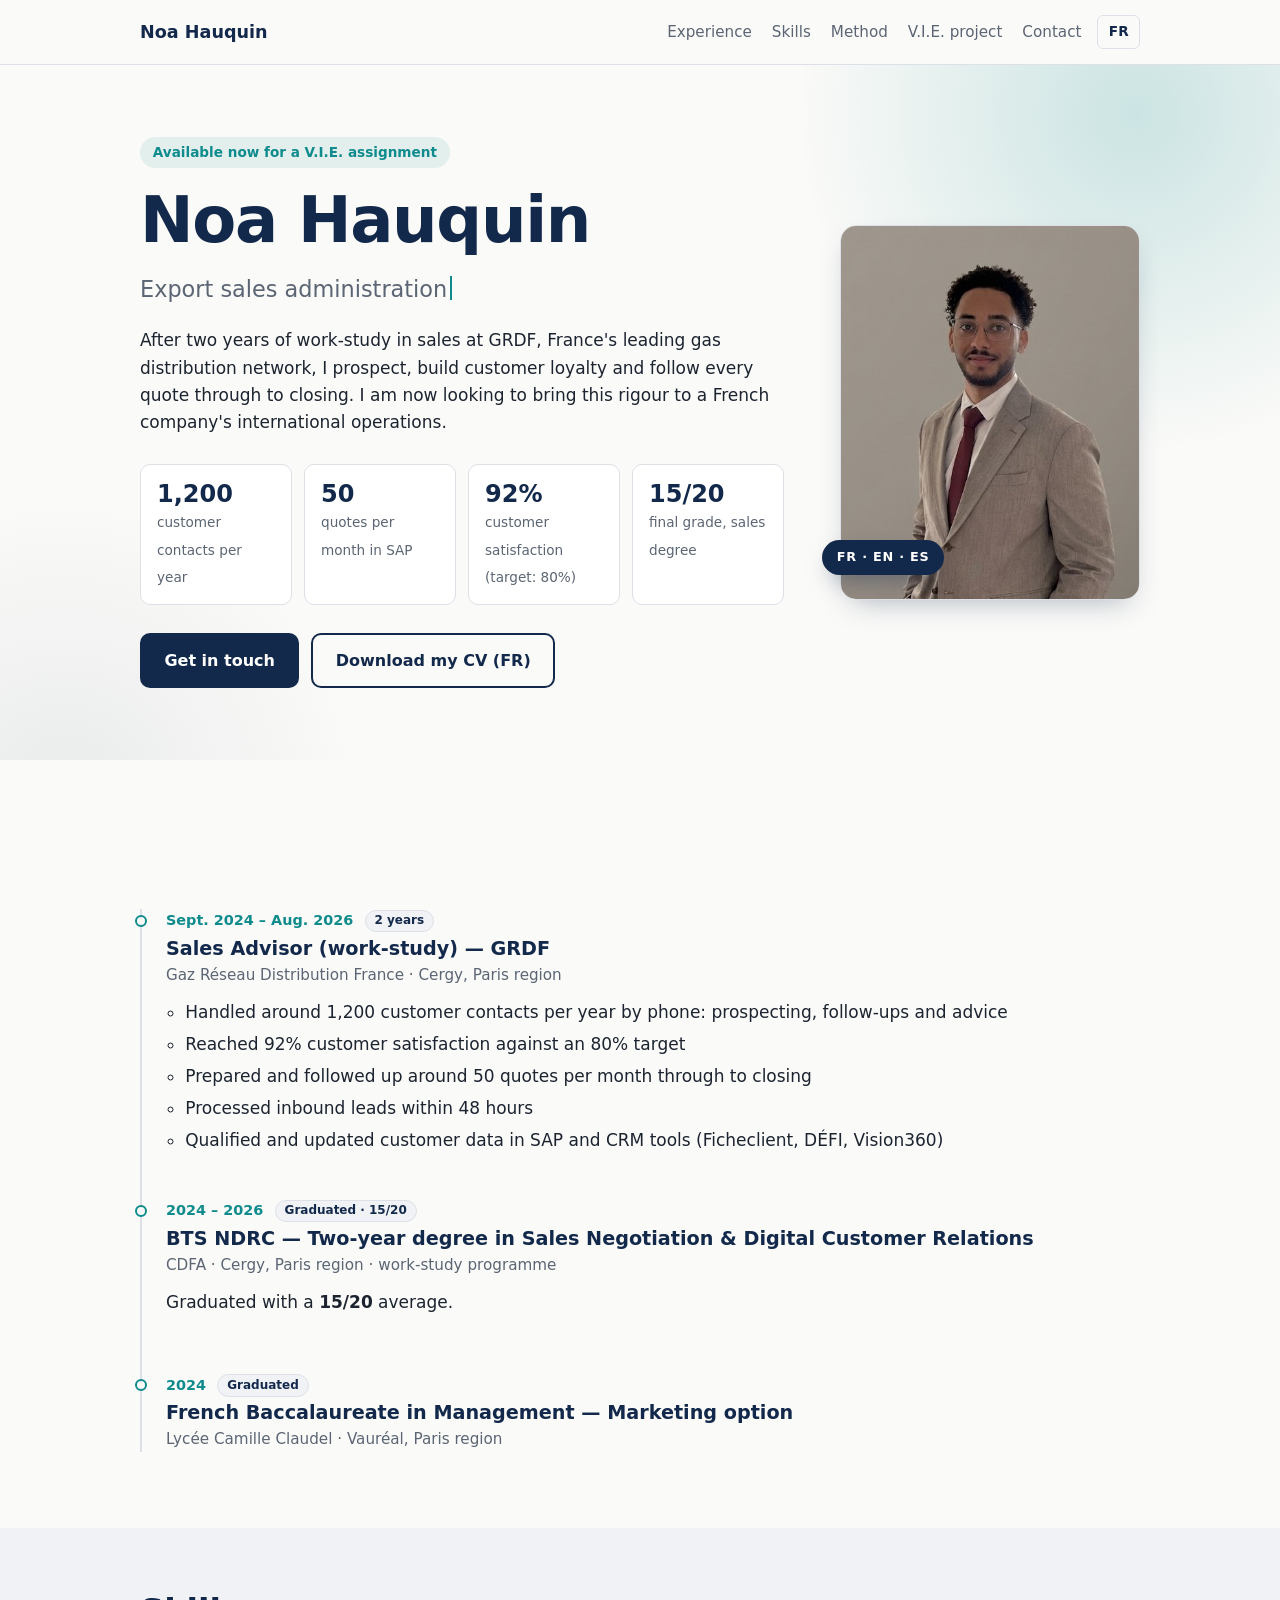
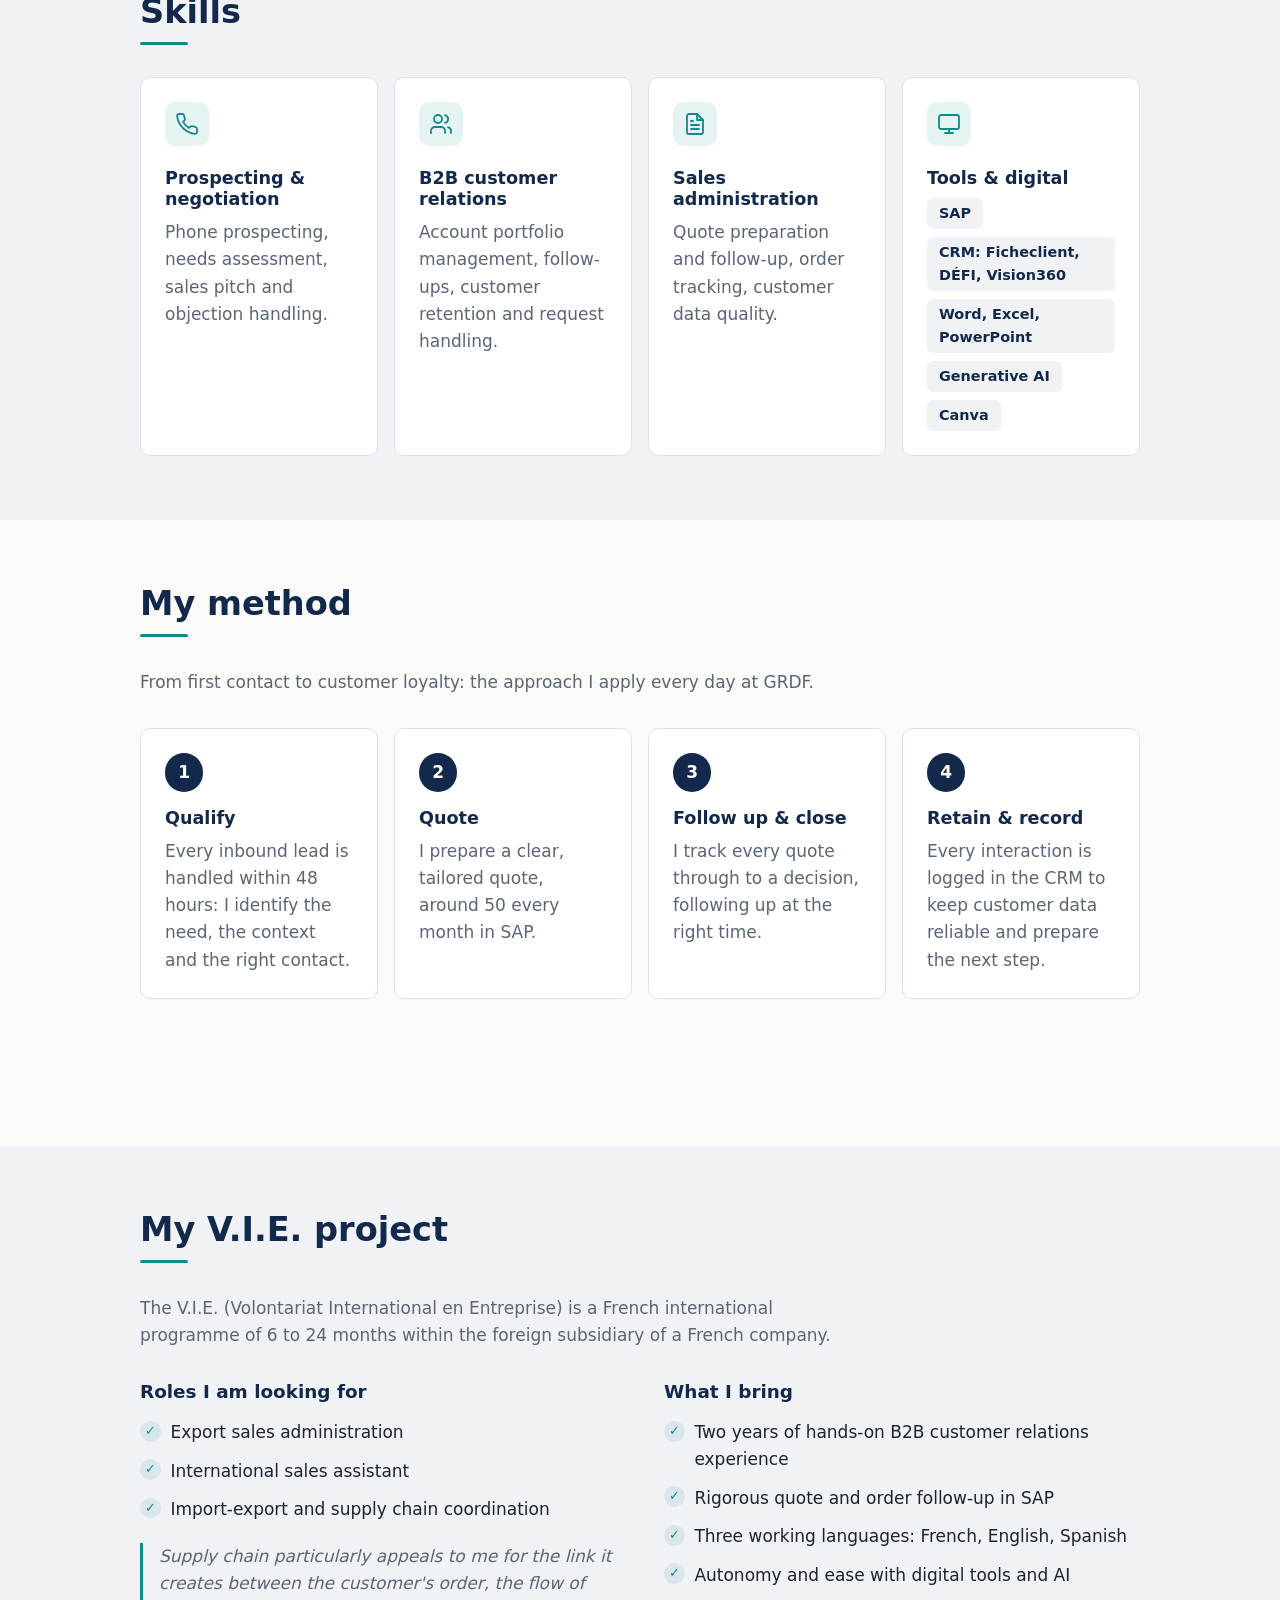
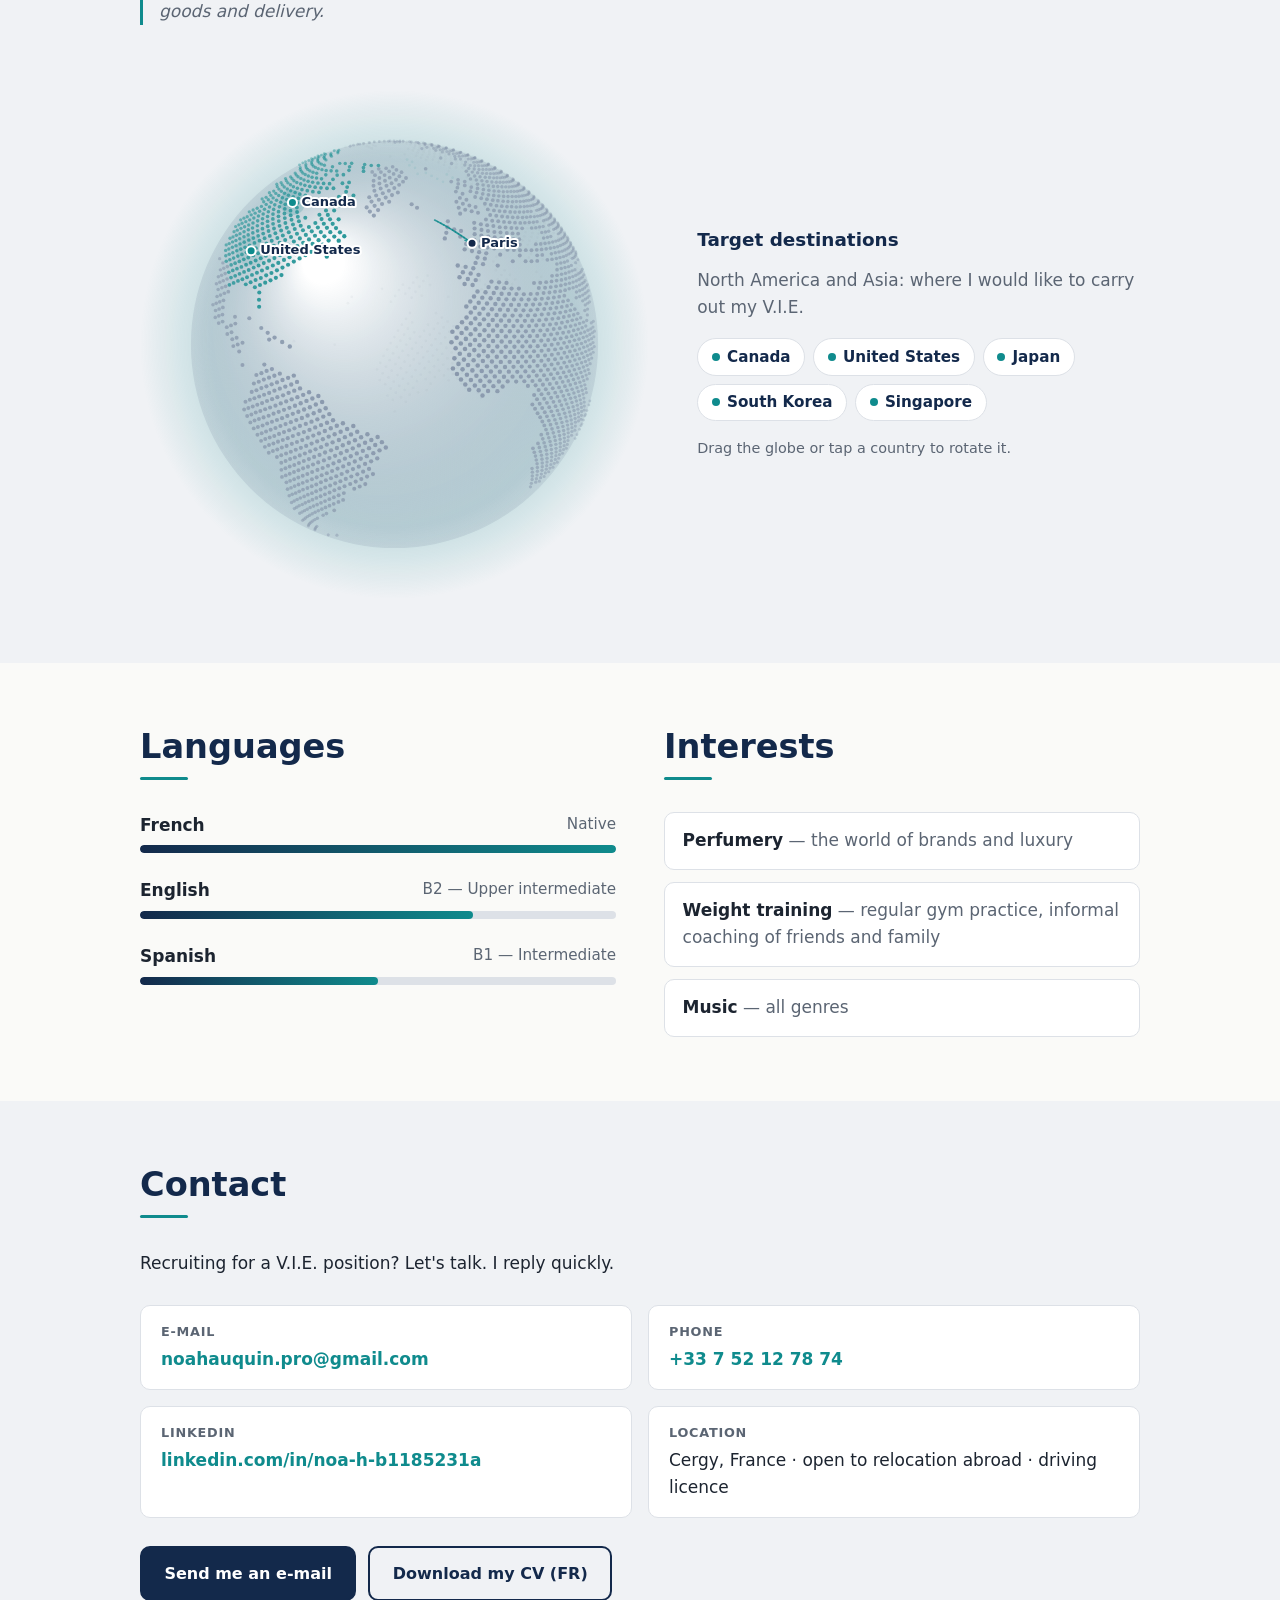
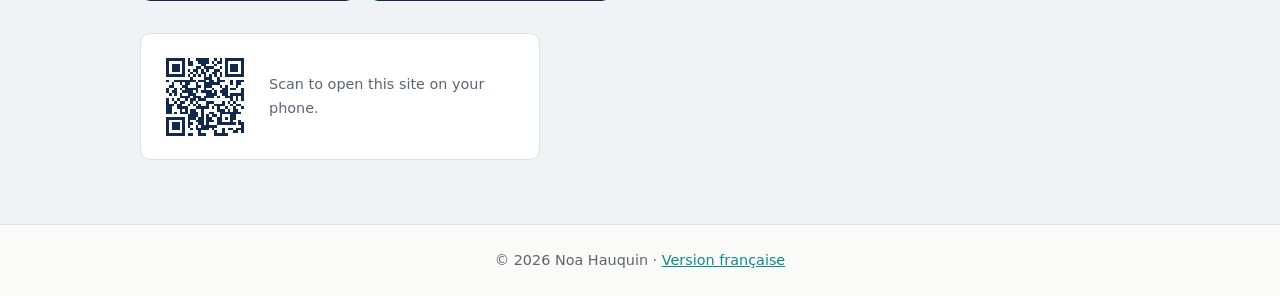
==== commit a56afa80: "Ajoute un globe 3D interactif et des effets visuels - Globe 3D des destinations sur <canvas>, sans b" ====
--- a/en.html
+++ b/en.html
@@ -24,6 +24,7 @@
   <link rel="stylesheet" href="style.css">
   <script>document.documentElement.classList.add('js');</script>
   <script src="main.js" defer></script>
+  <script src="globe.js" defer></script>
 </head>
 <body>
 
@@ -42,6 +43,7 @@
       </nav>
       <a href="index.html" class="lang-switch" hreflang="fr" lang="fr" aria-label="Version française">FR</a>
     </div>
+    <div class="scroll-progress" aria-hidden="true"></div>
   </header>
 
   <main>
@@ -52,7 +54,7 @@
         <div class="hero-content">
           <p class="hero-tag">Available now for a V.I.E. assignment</p>
           <h1>Noa Hauquin</h1>
-          <p class="hero-title">International sales · Sales administration · B2B customer relations</p>
+          <p class="hero-title" data-full="International sales · Sales administration · B2B customer relations"><span class="typed" data-typed='["Export sales administration", "International sales assistant", "Import-export coordination", "B2B customer relations"]'>International sales · Sales administration · B2B customer relations</span></p>
           <p class="hero-text">
             After two years of work-study in sales at GRDF, France's leading gas
             distribution network, I prospect, build customer loyalty and follow every
@@ -70,8 +72,11 @@
             <a href="CV-Noa-Hauquin.pdf" class="btn btn-secondary" download>Download my CV (FR)</a>
           </div>
         </div>
-        <img class="hero-photo" src="img/photo-noa-hauquin.jpg" width="460" height="575"
-             alt="Portrait of Noa Hauquin in a suit">
+        <div class="hero-photo-wrap" data-tilt="10">
+          <img class="hero-photo" src="img/photo-noa-hauquin.jpg" width="460" height="575"
+               alt="Portrait of Noa Hauquin in a suit">
+          <span class="photo-badge" aria-hidden="true">FR · EN · ES</span>
+        </div>
       </div>
     </section>
 
@@ -116,22 +121,22 @@
         <h2 class="section-title">Skills</h2>
 
         <div class="cards">
-          <article class="card">
+          <article class="card" data-tilt="6">
             <svg class="card-icon" viewBox="0 0 24 24" aria-hidden="true"><path d="M22 16.9v3a2 2 0 0 1-2.2 2 19.8 19.8 0 0 1-8.6-3.1 19.5 19.5 0 0 1-6-6A19.8 19.8 0 0 1 2.1 4.2 2 2 0 0 1 4.1 2h3a2 2 0 0 1 2 1.7c.1 1 .4 1.9.7 2.8a2 2 0 0 1-.5 2.1L8.1 9.9a16 16 0 0 0 6 6l1.3-1.3a2 2 0 0 1 2.1-.4c.9.3 1.8.6 2.8.7a2 2 0 0 1 1.7 2z"/></svg>
             <h3>Prospecting &amp; negotiation</h3>
             <p>Phone prospecting, needs assessment, sales pitch and objection handling.</p>
           </article>
-          <article class="card">
+          <article class="card" data-tilt="6">
             <svg class="card-icon" viewBox="0 0 24 24" aria-hidden="true"><path d="M16 21v-2a4 4 0 0 0-4-4H6a4 4 0 0 0-4 4v2"/><circle cx="9" cy="7" r="4"/><path d="M22 21v-2a4 4 0 0 0-3-3.9"/><path d="M16 3.1a4 4 0 0 1 0 7.8"/></svg>
             <h3>B2B customer relations</h3>
             <p>Account portfolio management, follow-ups, customer retention and request handling.</p>
           </article>
-          <article class="card">
+          <article class="card" data-tilt="6">
             <svg class="card-icon" viewBox="0 0 24 24" aria-hidden="true"><path d="M14 2H6a2 2 0 0 0-2 2v16a2 2 0 0 0 2 2h12a2 2 0 0 0 2-2V8z"/><path d="M14 2v6h6"/><path d="M16 13H8"/><path d="M16 17H8"/><path d="M10 9H8"/></svg>
             <h3>Sales administration</h3>
             <p>Quote preparation and follow-up, order tracking, customer data quality.</p>
           </article>
-          <article class="card">
+          <article class="card" data-tilt="6">
             <svg class="card-icon" viewBox="0 0 24 24" aria-hidden="true"><rect x="2" y="3" width="20" height="14" rx="2"/><path d="M8 21h8"/><path d="M12 17v4"/></svg>
             <h3>Tools &amp; digital</h3>
             <ul class="tags">
@@ -155,22 +160,22 @@
         </p>
 
         <ol class="steps">
-          <li class="step">
+          <li class="step" data-tilt="6">
             <span class="step-number" aria-hidden="true">1</span>
             <h3>Qualify</h3>
             <p>Every inbound lead is handled within 48 hours: I identify the need, the context and the right contact.</p>
           </li>
-          <li class="step">
+          <li class="step" data-tilt="6">
             <span class="step-number" aria-hidden="true">2</span>
             <h3>Quote</h3>
             <p>I prepare a clear, tailored quote, around 50 every month in SAP.</p>
           </li>
-          <li class="step">
+          <li class="step" data-tilt="6">
             <span class="step-number" aria-hidden="true">3</span>
             <h3>Follow up &amp; close</h3>
             <p>I track every quote through to a decision, following up at the right time.</p>
           </li>
-          <li class="step">
+          <li class="step" data-tilt="6">
             <span class="step-number" aria-hidden="true">4</span>
             <h3>Retain &amp; record</h3>
             <p>Every interaction is logged in the CRM to keep customer data reliable and prepare the next step.</p>
@@ -217,8 +222,7 @@
         </div>
 
         <div class="destinations">
-          <h3>Target destinations</h3>
-          <div class="map-wrap">
+          <div class="map-wrap" data-label="3D globe of target destinations from Paris: Canada, United States, Japan, South Korea and Singapore">
           <svg class="world-map" viewBox="0 0 1000 470" role="img" aria-labelledby="map-title-en map-desc-en">
             <title id="map-title-en">Map of target destinations</title>
             <desc id="map-desc-en">From France: Canada, United States, Japan, South Korea and Singapore.</desc>
@@ -248,13 +252,18 @@
             <text class="map-label" x="803.9" y="269.7" text-anchor="start">Singapore</text>
           </svg>
           </div>
-          <ul class="destination-list">
-            <li>Canada</li>
-            <li>United States</li>
-            <li>Japan</li>
-            <li>South Korea</li>
-            <li>Singapore</li>
-          </ul>
+          <div class="destinations-text">
+            <h3>Target destinations</h3>
+            <p>North America and Asia: where I would like to carry out my V.I.E.</p>
+            <ul class="destination-list">
+              <li><button type="button" data-lat="57" data-lon="-100">Canada</button></li>
+              <li><button type="button" data-lat="39" data-lon="-98">United States</button></li>
+              <li><button type="button" data-lat="35.7" data-lon="139.7">Japan</button></li>
+              <li><button type="button" data-lat="37.5" data-lon="127" data-side="left">South Korea</button></li>
+              <li><button type="button" data-lat="1.35" data-lon="103.8">Singapore</button></li>
+            </ul>
+            <p class="globe-hint">Drag the globe or tap a country to rotate it.</p>
+          </div>
         </div>
       </div>
     </section>
@@ -331,6 +340,11 @@
           <a href="mailto:noahauquin.pro@gmail.com?subject=V.I.E.%20%E2%80%94%20Noa%20Hauquin" class="btn btn-primary">Send me an e-mail</a>
           <a href="CV-Noa-Hauquin.pdf" class="btn btn-secondary" download>Download my CV (FR)</a>
         </div>
+
+        <div class="contact-qr">
+          <img src="img/qr-site.svg" width="112" height="112" alt="QR code to the website noa7-65.github.io/Mon-site">
+          <p>Scan to open this site on your phone.</p>
+        </div>
       </div>
     </section>
 
--- a/style.css
+++ b/style.css
@@ -16,7 +16,11 @@
   --color-border: #dde1e7;
   --color-header-bg: rgba(250, 250, 248, 0.92);
   --color-map-dot: #cfd6e0;
+  --color-globe-dot: #8796ab;
   --shadow-hover: 0 14px 28px -16px rgba(19, 41, 75, 0.35);
+  --aurora-1: rgba(15, 139, 141, 0.2);    /* halos animés de l'accroche */
+  --aurora-2: rgba(19, 41, 75, 0.07);
+  --glare: rgba(15, 139, 141, 0.12);      /* reflet qui suit la souris */
 
   --radius: 10px;
   --max-width: 1040px;
@@ -41,7 +45,11 @@
     --color-border: #2a3443;
     --color-header-bg: rgba(15, 20, 27, 0.9);
     --color-map-dot: #2b3646;
+    --color-globe-dot: #66778f;
     --shadow-hover: 0 14px 28px -16px rgba(0, 0, 0, 0.7);
+    --aurora-1: rgba(60, 195, 197, 0.16);
+    --aurora-2: rgba(90, 130, 220, 0.16);
+    --glare: rgba(255, 255, 255, 0.08);
   }
 }
 
@@ -180,10 +188,37 @@
    Accroche
    ========================================================= */
 .hero {
+  position: relative;
+  overflow: hidden;
+  isolation: isolate;
   padding: 3rem 0 4rem;
-  background:
-    radial-gradient(circle at 85% 20%, var(--color-accent-soft), transparent 45%),
-    var(--color-bg);
+  background: var(--color-bg);
+}
+
+/* Halos de couleur en fond (animés plus bas, façon aurore) */
+.hero::before,
+.hero::after {
+  content: "";
+  position: absolute;
+  z-index: -1;
+  border-radius: 50%;
+  pointer-events: none;
+}
+
+.hero::before {
+  width: 46rem;
+  height: 46rem;
+  top: -20rem;
+  right: -14rem;
+  background: radial-gradient(circle, var(--aurora-1), transparent 65%);
+}
+
+.hero::after {
+  width: 40rem;
+  height: 40rem;
+  bottom: -22rem;
+  left: -16rem;
+  background: radial-gradient(circle, var(--aurora-2), transparent 65%);
 }
 
 .hero-grid {
@@ -192,8 +227,18 @@
   gap: 1.75rem;
 }
 
+.hero-photo-wrap {
+  position: relative;
+  width: 150px;
+  flex-shrink: 0;
+  border-radius: 16px;
+  transform-style: preserve-3d;
+  --glare: rgba(255, 255, 255, 0.3);
+}
+
 .hero-photo {
-  width: 150px;
+  display: block;
+  width: 100%;
   aspect-ratio: 4 / 5;
   object-fit: cover;
   border-radius: 16px;
@@ -201,6 +246,23 @@
   box-shadow: 0 12px 30px -12px rgba(19, 41, 75, 0.35);
 }
 
+/* Étiquette qui « flotte » devant la photo quand elle s'incline */
+.photo-badge {
+  display: none;
+  position: absolute;
+  left: -1.1rem;
+  bottom: 1.6rem;
+  padding: 0.45rem 0.9rem;
+  font-size: 0.8rem;
+  font-weight: 700;
+  letter-spacing: 0.06em;
+  color: var(--color-on-primary);
+  background: var(--color-primary);
+  border-radius: 999px;
+  box-shadow: 0 10px 24px -10px rgba(19, 41, 75, 0.6);
+  transform: translateZ(45px);
+}
+
 @media (min-width: 860px) {
   .hero {
     padding: 4.5rem 0;
@@ -213,10 +275,62 @@
   .hero-content {
     flex: 1;
   }
-  .hero-photo {
+  .hero-photo-wrap {
     width: 300px;
-    flex-shrink: 0;
-  }
+  }
+  .photo-badge {
+    display: block;
+  }
+}
+
+/* Titre animé (machine à écrire, géré par main.js) */
+.typed.is-typing::after {
+  content: "";
+  display: inline-block;
+  width: 2px;
+  height: 1.05em;
+  margin-left: 3px;
+  vertical-align: -0.15em;
+  background: var(--color-accent);
+  animation: blink 1s steps(1) infinite;
+}
+
+@keyframes blink {
+  50% {
+    opacity: 0;
+  }
+}
+
+.hero-title {
+  min-height: 1.2em; /* évite que la page saute pendant l'animation */
+}
+
+@media (max-width: 480px) {
+  .hero-title {
+    min-height: 2.4em;
+  }
+}
+
+/* Texte lu par les lecteurs d'écran mais invisible */
+.sr-only {
+  position: absolute;
+  width: 1px;
+  height: 1px;
+  overflow: hidden;
+  clip: rect(0 0 0 0);
+  white-space: nowrap;
+}
+
+/* Barre de progression de lecture, sous l'en-tête */
+.scroll-progress {
+  position: absolute;
+  left: 0;
+  right: 0;
+  bottom: -1px;
+  height: 2px;
+  background: var(--color-accent);
+  transform: scaleX(0);
+  transform-origin: 0 50%;
 }
 
 .hero-tag {
@@ -628,9 +742,57 @@
   border-left: 3px solid var(--color-accent);
 }
 
-/* Destinations et carte du monde */
+/* Destinations : globe 3D (globe.js) ou, à défaut, carte plate */
 .destinations {
+  display: grid;
+  gap: 1.5rem;
+  align-items: center;
   margin-top: 3rem;
+}
+
+@media (min-width: 860px) {
+  .destinations {
+    grid-template-columns: minmax(0, 1.15fr) minmax(0, 1fr);
+    gap: 3rem;
+  }
+}
+
+.destinations-text p {
+  color: var(--color-muted);
+}
+
+.map-wrap.has-globe {
+  padding: 0;
+  background: none;
+  border: 0;
+}
+
+.map-wrap.has-globe .world-map {
+  display: none;
+}
+
+.globe {
+  display: block;
+  width: 100%;
+  max-width: 520px;
+  aspect-ratio: 1;
+  margin: 0 auto;
+  cursor: grab;
+  touch-action: pan-y; /* sur mobile, on fait tourner à l'horizontale et la page défile à la verticale */
+}
+
+.globe:active {
+  cursor: grabbing;
+}
+
+.globe-hint {
+  display: none;
+  margin: 1rem 0 0;
+  font-size: 0.9rem;
+}
+
+.map-wrap.has-globe ~ .destinations-text .globe-hint {
+  display: block;
 }
 
 .destinations h3 {
@@ -716,25 +878,44 @@
   list-style: none;
 }
 
-.destination-list li {
+.destination-list button {
   display: inline-flex;
   align-items: center;
   gap: 0.45rem;
   padding: 0.35rem 0.85rem;
+  font: inherit;
   font-size: 0.95rem;
   font-weight: 600;
   color: var(--color-heading);
   background: var(--color-surface);
   border: 1px solid var(--color-border);
   border-radius: 999px;
-}
-
-.destination-list li::before {
+  cursor: pointer;
+  transition: border-color 0.2s ease, background-color 0.2s ease;
+}
+
+.destination-list button::before {
   content: "";
   width: 8px;
   height: 8px;
   background: var(--color-accent);
   border-radius: 50%;
+}
+
+.destination-list button:hover,
+.destination-list button[aria-pressed="true"] {
+  border-color: var(--color-accent);
+  background: var(--color-accent-soft);
+}
+
+.destination-list button:focus-visible {
+  outline: 3px solid var(--color-accent);
+  outline-offset: 2px;
+}
+
+/* Sans le globe, la liste n'est qu'une légende */
+.map-wrap:not(.has-globe) ~ .destinations-text .destination-list button {
+  cursor: default;
 }
 
 /* =========================================================
@@ -869,9 +1050,63 @@
   margin: 0;
 }
 
+/* QR code vers le site (utile sur ordinateur et à l'impression) */
+.contact-qr {
+  display: none;
+  align-items: center;
+  gap: 1rem;
+  max-width: 400px;
+  margin-top: 2rem;
+  padding: 0.9rem 1rem;
+  background: var(--color-surface);
+  border: 1px solid var(--color-border);
+  border-radius: var(--radius);
+}
+
+.contact-qr img {
+  width: 96px;
+  height: 96px;
+  padding: 4px;
+  background: #ffffff;
+  border-radius: 6px;
+}
+
+.contact-qr p {
+  margin: 0;
+  font-size: 0.9rem;
+  color: var(--color-muted);
+}
+
+@media (min-width: 860px) {
+  .contact-qr {
+    display: flex;
+  }
+}
+
 /* =========================================================
    Effets : survol, apparitions, animations
    ========================================================= */
+
+/* Inclinaison 3D et reflet (classe .tilt ajoutée par main.js, souris uniquement) */
+.tilt {
+  position: relative;
+  transition: transform 0.2s ease-out, translate 0.2s ease, box-shadow 0.2s ease, border-color 0.2s ease;
+}
+
+.tilt::after {
+  content: "";
+  position: absolute;
+  inset: 0;
+  border-radius: inherit;
+  pointer-events: none;
+  background: radial-gradient(circle at var(--glare-x, 50%) var(--glare-y, 50%), var(--glare), transparent 60%);
+  opacity: 0;
+  transition: opacity 0.3s ease;
+}
+
+.tilt:hover::after {
+  opacity: 1;
+}
 
 /* Survol des cartes (uniquement avec une souris) */
 .card,
@@ -897,17 +1132,69 @@
 /* Toutes les animations ne s'appliquent que si le visiteur ne les a pas désactivées */
 @media (prefers-reduced-motion: no-preference) {
 
-  /* Entrée de l'accroche au chargement */
+  /* Entrée de l'accroche au chargement
+     (« backwards » : l'animation ne bloque pas l'inclinaison 3D une fois terminée) */
   .hero-content > *,
-  .hero-photo {
-    animation: rise 0.7s cubic-bezier(0.2, 0.7, 0.2, 1) both;
+  .hero-photo-wrap {
+    animation: rise 0.7s cubic-bezier(0.2, 0.7, 0.2, 1) backwards;
   }
   .hero-content > :nth-child(2) { animation-delay: 0.06s; }
   .hero-content > :nth-child(3) { animation-delay: 0.12s; }
   .hero-content > :nth-child(4) { animation-delay: 0.18s; }
   .hero-content > :nth-child(5) { animation-delay: 0.24s; }
   .hero-content > :nth-child(6) { animation-delay: 0.30s; }
-  .hero-photo { animation-delay: 0.15s; }
+  .hero-photo-wrap { animation-delay: 0.15s; }
+
+  /* Halos qui dérivent lentement derrière l'accroche */
+  .hero::before {
+    animation: drift-a 18s ease-in-out infinite alternate;
+  }
+  .hero::after {
+    animation: drift-b 22s ease-in-out infinite alternate;
+  }
+
+  @keyframes drift-a {
+    to {
+      transform: translate(-7rem, 5rem) scale(1.15);
+    }
+  }
+
+  @keyframes drift-b {
+    to {
+      transform: translate(9rem, -4rem) scale(1.2);
+    }
+  }
+
+  /* Fondu entre la version française et la version anglaise */
+  @view-transition {
+    navigation: auto;
+  }
+
+  .site-header {
+    view-transition-name: site-header;
+  }
+
+  ::view-transition-old(root) {
+    animation: vt-out 0.22s ease both;
+  }
+
+  ::view-transition-new(root) {
+    animation: vt-in 0.35s ease both;
+  }
+
+  @keyframes vt-out {
+    to {
+      opacity: 0;
+      transform: translateY(-8px);
+    }
+  }
+
+  @keyframes vt-in {
+    from {
+      opacity: 0;
+      transform: translateY(8px);
+    }
+  }
 
   @keyframes rise {
     from {
@@ -980,7 +1267,8 @@
   .step,
   .stats li,
   .interests li,
-  .contact-list li {
+  .contact-list li,
+  .tilt {
     transition: none;
   }
 }
@@ -1034,9 +1322,68 @@
     flex: 1;
   }
 
+  .hero-photo-wrap {
+    width: 110px;
+  }
+
   .hero-photo {
-    width: 110px;
     box-shadow: none;
+  }
+
+  .hero::before,
+  .hero::after,
+  .scroll-progress,
+  .photo-badge,
+  .globe,
+  .globe-hint {
+    display: none !important;
+  }
+
+  /* Le titre animé s'imprime en entier */
+  .js .hero-title .typed {
+    display: none;
+  }
+
+  .js .hero-title::before {
+    content: attr(data-full);
+  }
+
+  /* À l'impression, la carte plate remplace le globe */
+  .map-wrap.has-globe {
+    padding: 0.5rem;
+    border: 1px solid var(--color-border);
+  }
+
+  .map-wrap.has-globe .world-map {
+    display: block;
+  }
+
+  .contact-qr {
+    display: flex;
+    margin-top: 1rem;
+  }
+
+  /* Blocs plus compacts pour tenir sur moins de pages */
+  .card,
+  .step {
+    padding: 0.8rem 1rem;
+  }
+
+  .card-icon {
+    width: 32px;
+    height: 32px;
+    padding: 6px;
+    margin-bottom: 0.5rem;
+  }
+
+  .step-number {
+    width: 1.8rem;
+    height: 1.8rem;
+    margin-bottom: 0.5rem;
+  }
+
+  .destinations {
+    margin-top: 1rem;
   }
 
   .hero h1 {
